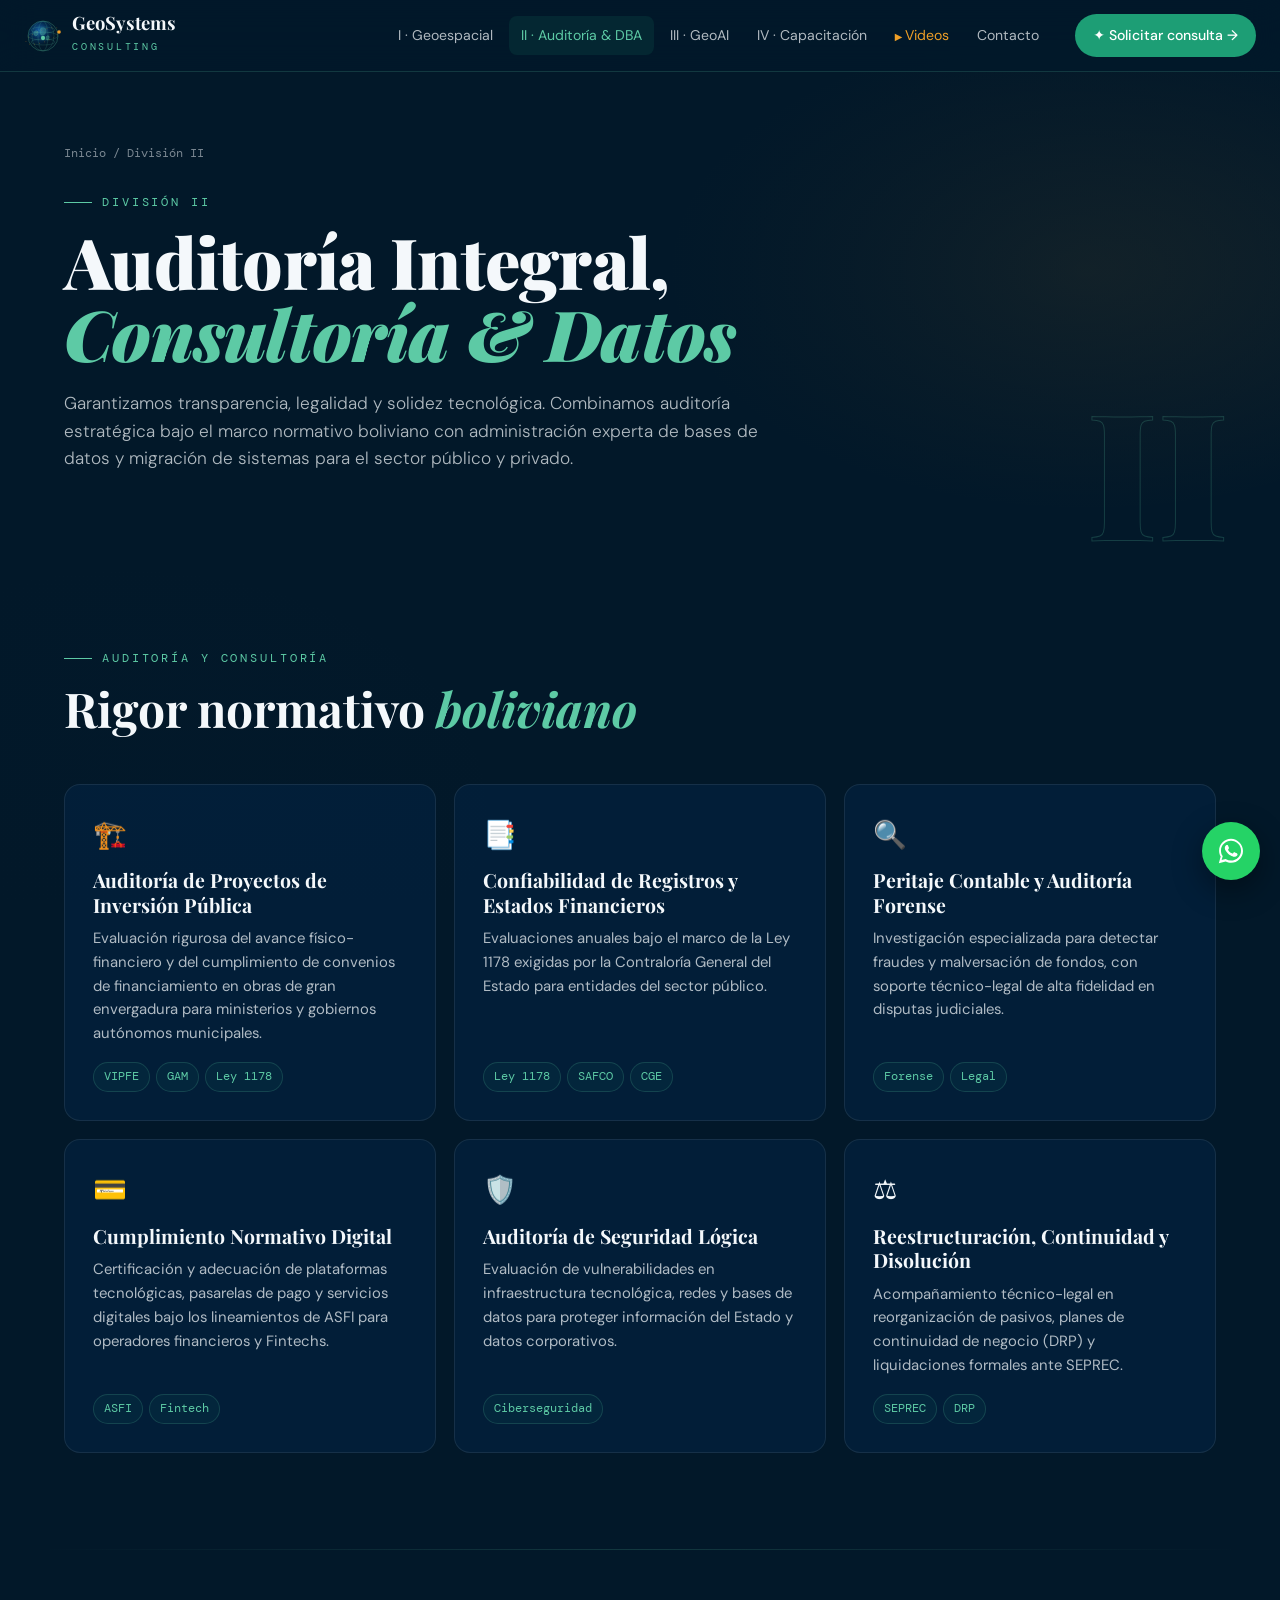
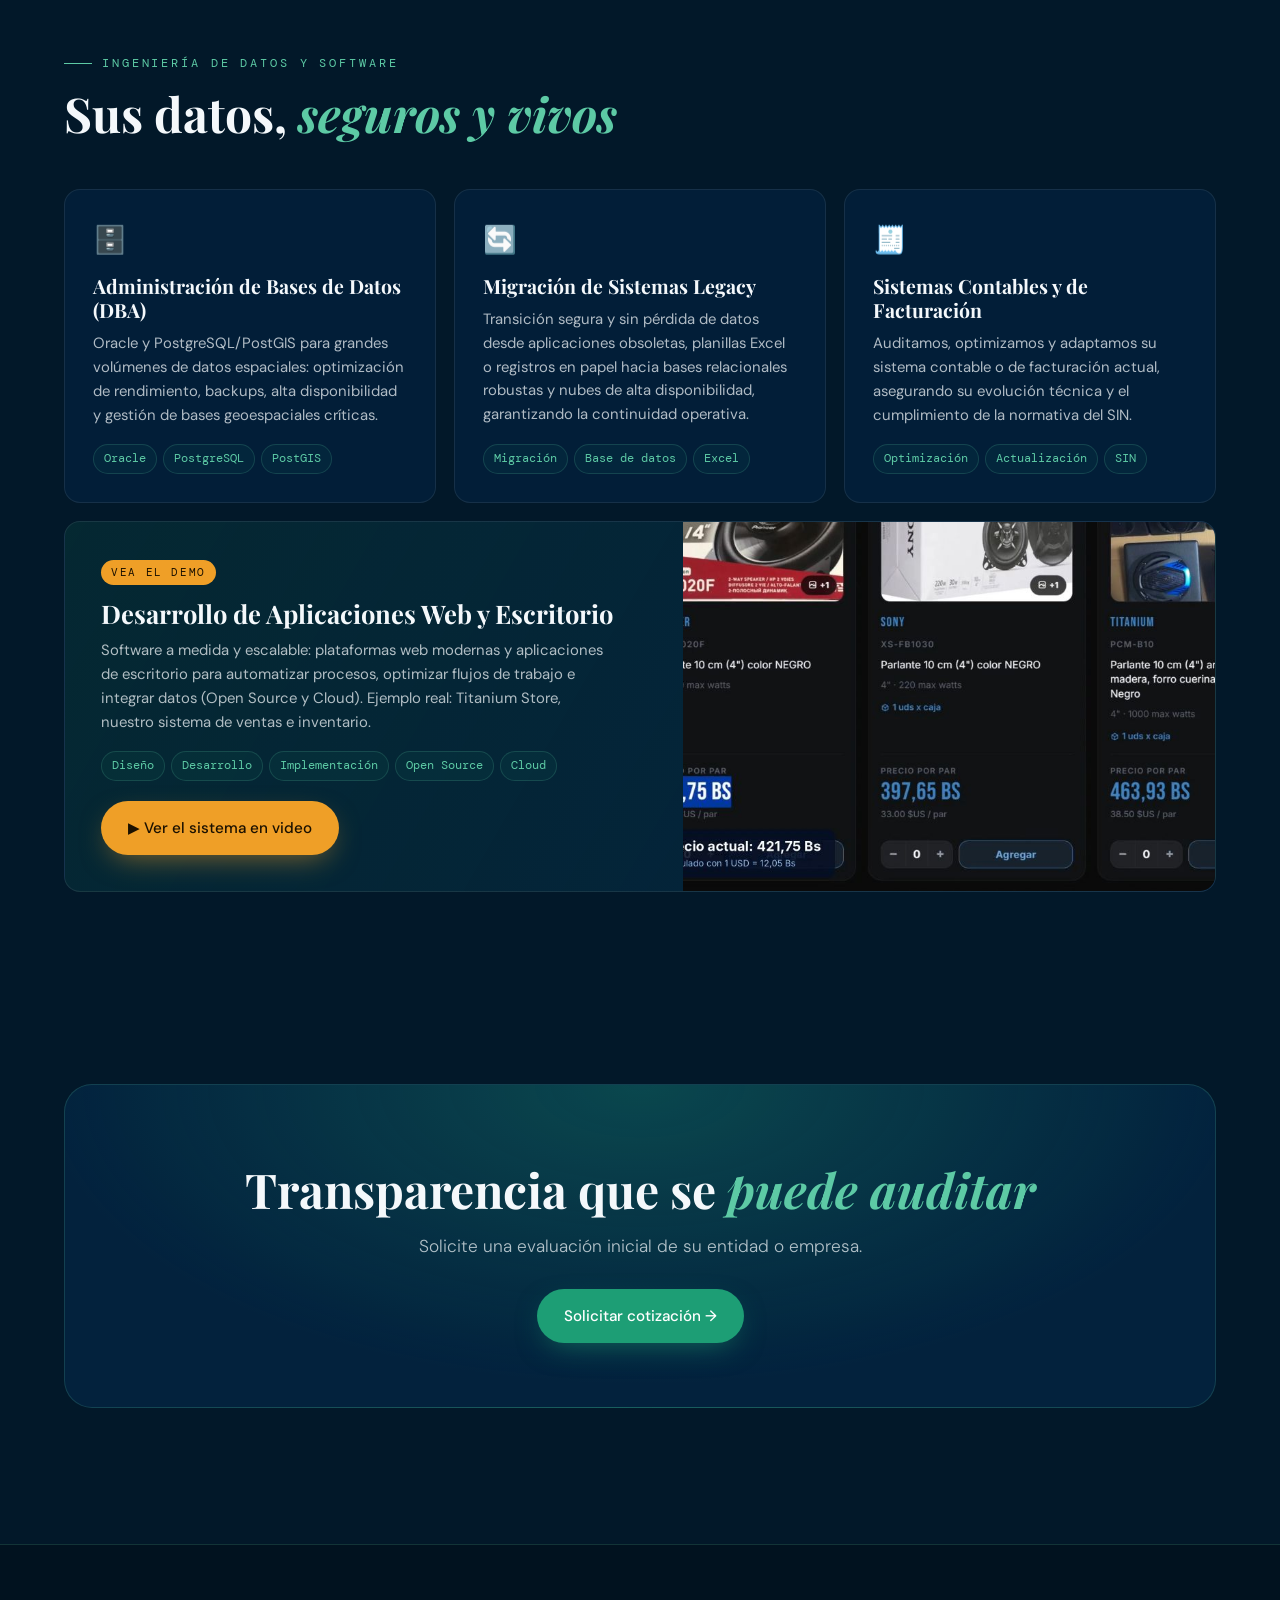
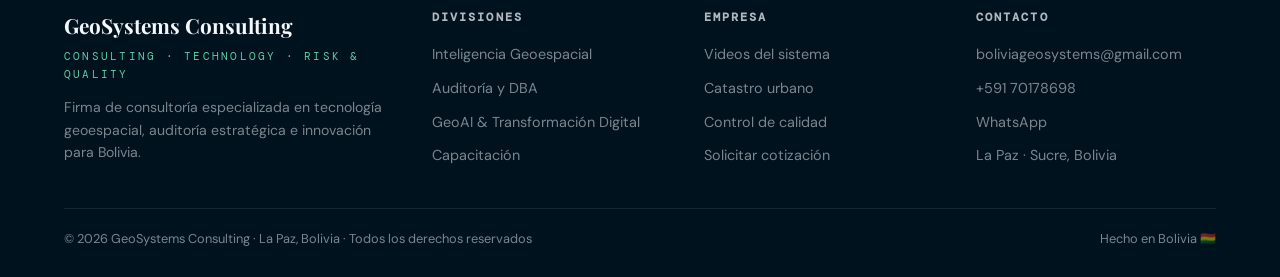
==== auditoria.html @ 37ab1aec "Portada: vuelven los puntos de ubicación que parpadean sobre el globo - "Monitoreo nacional" (verde)" ====
<!DOCTYPE html>
<html lang="es">
<head>
<meta charset="UTF-8">
<meta name="viewport" content="width=device-width, initial-scale=1.0">
<title>Auditoría Integral, Consultoría & Ingeniería de Datos | GeoSystems Consulting</title>
<meta name="description" content="Auditoría de inversión pública, Ley 1178, SAFCO, ASFI, peritaje forense, DBA Oracle/PostGIS, migración de sistemas y desarrollo de software en Bolivia.">
<link rel="preconnect" href="https://fonts.googleapis.com">
<link rel="preconnect" href="https://fonts.gstatic.com" crossorigin>
<link href="https://fonts.googleapis.com/css2?family=Playfair+Display:ital,wght@0,400;0,700;0,900;1,400;1,700&family=DM+Sans:wght@300;400;500;700&family=DM+Mono:wght@400;500&display=swap" rel="stylesheet">
<link rel="stylesheet" href="assets/css/styles.css?v=3">
</head>
<body data-page="audit">

<header class="page-hero">
  <div class="bg" style="background:radial-gradient(700px 400px at 85% 30%,rgba(239,159,39,.18),transparent 60%),radial-gradient(600px 400px at 10% 90%,rgba(24,95,165,.35),transparent 60%)"></div>
  <span class="num" aria-hidden="true">II</span>
  <div class="container">
    <div class="breadcrumb"><a href="index.html">Inicio</a> / División II</div>
    <span class="eyebrow">División II</span>
    <h1 class="h-display" style="font-size:clamp(2.4rem,5.5vw,4.4rem);margin:14px 0 20px">Auditoría Integral,<br><span class="accent">Consultoría & Datos</span></h1>
    <p class="lead">Garantizamos transparencia, legalidad y solidez tecnológica. Combinamos auditoría estratégica bajo el marco normativo boliviano con administración experta de bases de datos y migración de sistemas para el sector público y privado.</p>
  </div>
</header>

<section>
  <div class="container">
    <div class="section-head reveal">
      <span class="eyebrow">Auditoría y consultoría</span>
      <h2 class="h-section">Rigor normativo <span class="accent">boliviano</span></h2>
    </div>
    <div class="srv-grid">
      <article class="srv reveal"><div class="ico">🏗️</div><h3>Auditoría de Proyectos de Inversión Pública</h3><p>Evaluación rigurosa del avance físico-financiero y del cumplimiento de convenios de financiamiento en obras de gran envergadura para ministerios y gobiernos autónomos municipales.</p><div class="pills"><span class="pill">VIPFE</span><span class="pill">GAM</span><span class="pill">Ley 1178</span></div></article>
      <article class="srv reveal d1"><div class="ico">📑</div><h3>Confiabilidad de Registros y Estados Financieros</h3><p>Evaluaciones anuales bajo el marco de la Ley 1178 exigidas por la Contraloría General del Estado para entidades del sector público.</p><div class="pills"><span class="pill">Ley 1178</span><span class="pill">SAFCO</span><span class="pill">CGE</span></div></article>
      <article class="srv reveal d2"><div class="ico">🔍</div><h3>Peritaje Contable y Auditoría Forense</h3><p>Investigación especializada para detectar fraudes y malversación de fondos, con soporte técnico-legal de alta fidelidad en disputas judiciales.</p><div class="pills"><span class="pill">Forense</span><span class="pill">Legal</span></div></article>
      <article class="srv reveal"><div class="ico">💳</div><h3>Cumplimiento Normativo Digital</h3><p>Certificación y adecuación de plataformas tecnológicas, pasarelas de pago y servicios digitales bajo los lineamientos de ASFI para operadores financieros y Fintechs.</p><div class="pills"><span class="pill">ASFI</span><span class="pill">Fintech</span></div></article>
      <article class="srv reveal d1"><div class="ico">🛡️</div><h3>Auditoría de Seguridad Lógica</h3><p>Evaluación de vulnerabilidades en infraestructura tecnológica, redes y bases de datos para proteger información del Estado y datos corporativos.</p><div class="pills"><span class="pill">Ciberseguridad</span></div></article>
      <article class="srv reveal d2"><div class="ico">⚖️</div><h3>Reestructuración, Continuidad y Disolución</h3><p>Acompañamiento técnico-legal en reorganización de pasivos, planes de continuidad de negocio (DRP) y liquidaciones formales ante SEPREC.</p><div class="pills"><span class="pill">SEPREC</span><span class="pill">DRP</span></div></article>
    </div>
  </div>
</section>

<div class="divider"></div>

<section>
  <div class="container">
    <div class="section-head reveal">
      <span class="eyebrow">Ingeniería de datos y software</span>
      <h2 class="h-section">Sus datos, <span class="accent">seguros y vivos</span></h2>
    </div>
    <div class="srv-grid">
      <article class="srv reveal"><div class="ico">🗄️</div><h3>Administración de Bases de Datos (DBA)</h3><p>Oracle y PostgreSQL/PostGIS para grandes volúmenes de datos espaciales: optimización de rendimiento, backups, alta disponibilidad y gestión de bases geoespaciales críticas.</p><div class="pills"><span class="pill">Oracle</span><span class="pill">PostgreSQL</span><span class="pill">PostGIS</span></div></article>
      <article class="srv reveal d1"><div class="ico">🔄</div><h3>Migración de Sistemas Legacy</h3><p>Transición segura y sin pérdida de datos desde aplicaciones obsoletas, planillas Excel o registros en papel hacia bases relacionales robustas y nubes de alta disponibilidad, garantizando la continuidad operativa.</p><div class="pills"><span class="pill">Migración</span><span class="pill">Base de datos</span><span class="pill">Excel</span></div></article>
      <article class="srv reveal d2"><div class="ico">🧾</div><h3>Sistemas Contables y de Facturación</h3><p>Auditamos, optimizamos y adaptamos su sistema contable o de facturación actual, asegurando su evolución técnica y el cumplimiento de la normativa del SIN.</p><div class="pills"><span class="pill">Optimización</span><span class="pill">Actualización</span><span class="pill">SIN</span></div></article>
      <article class="srv featured reveal">
        <div class="body">
          <span class="tag-new">Vea el demo</span>
          <h3 style="font-size:1.6rem">Desarrollo de Aplicaciones Web y Escritorio</h3>
          <p>Software a medida y escalable: plataformas web modernas y aplicaciones de escritorio para automatizar procesos, optimizar flujos de trabajo e integrar datos (Open Source y Cloud). Ejemplo real: Titanium Store, nuestro sistema de ventas e inventario.</p>
          <div class="pills" style="margin-bottom:20px"><span class="pill">Diseño</span><span class="pill">Desarrollo</span><span class="pill">Implementación</span><span class="pill">Open Source</span><span class="pill">Cloud</span></div>
          <a href="sistema-inventario.html" class="btn btn-amber">▶ Ver el sistema en video</a>
        </div>
        <a class="media" href="sistema-inventario.html" aria-label="Ver videos de Titanium Store"><img src="assets/img/videos/demo-h.jpg" alt="Captura del sistema Titanium Store" loading="lazy"></a>
      </article>
    </div>
  </div>
</section>

<section>
  <div class="container">
    <div class="cta-band reveal">
      <h2 class="h-section">Transparencia que se <span class="accent">puede auditar</span></h2>
      <p class="lead">Solicite una evaluación inicial de su entidad o empresa.</p>
      <div class="actions"><a href="contacto.html" class="btn btn-primary">Solicitar cotización →</a></div>
    </div>
  </div>
</section>

<script src="assets/js/main.js?v=2"></script>
</body>
</html>
---- assets/css/styles.css ----
/* =========================================================
   GeoSystems Consulting — estilos compartidos (multipágina)
   ========================================================= */
:root{
  --navy:#021829; --navy-2:#042C53; --navy-3:#0a3a66; --panel:#06223b;
  --teal:#1D9E75; --teal-light:#5DCAA5; --amber:#EF9F27; --blue:#185FA5;
  --white:#F4F8FB; --white-dim:rgba(244,248,251,.72); --muted:rgba(244,248,251,.5);
  --border:rgba(93,202,165,.18); --border-2:rgba(244,248,251,.08);
  --serif:"Playfair Display",Georgia,serif; --sans:"DM Sans",system-ui,sans-serif; --mono:"DM Mono",ui-monospace,monospace;
  --radius:16px; --max:1200px; --nav-h:72px;
}
*,*::before,*::after{box-sizing:border-box;margin:0;padding:0}
html{scroll-behavior:smooth;scroll-padding-top:calc(var(--nav-h) + 16px)}
body{font-family:var(--sans);background:var(--navy);color:var(--white);line-height:1.6;overflow-x:hidden;-webkit-font-smoothing:antialiased}
img,video{max-width:100%;display:block}
a{color:inherit;text-decoration:none}
button{font:inherit;cursor:pointer}
.container{max-width:var(--max);margin:0 auto;padding:0 24px}
@media (max-width:600px){.container{padding:0 16px}}

/* ---------- NAV ---------- */
#navbar{position:fixed;inset:0 0 auto 0;height:var(--nav-h);z-index:100;display:flex;align-items:center;transition:background .3s,border-color .3s;border-bottom:1px solid transparent}
#navbar.scrolled,#navbar.solid{background:rgba(2,24,41,.88);backdrop-filter:blur(18px);-webkit-backdrop-filter:blur(18px);border-bottom-color:var(--border)}
.nav-inner{width:100%;max-width:1320px;margin:0 auto;padding:0 24px;display:flex;align-items:center;gap:24px}
.nav-logo{display:flex;align-items:center;gap:10px;flex-shrink:0}
.nav-logo svg{width:38px;height:38px}
.nav-logo-name{font-family:var(--serif);font-weight:700;font-size:1.15rem;display:block;line-height:1}
.nav-logo-sub{font-family:var(--mono);font-size:.62rem;letter-spacing:.28em;text-transform:uppercase;color:var(--teal-light)}
.nav-links{display:flex;list-style:none;gap:4px;margin-left:auto}
.nav-links a{display:block;padding:8px 12px;border-radius:8px;font-size:.88rem;color:var(--white-dim);transition:color .2s,background .2s}
.nav-links a:hover{color:var(--white);background:rgba(244,248,251,.06)}
.nav-links a.active{color:var(--teal-light);background:rgba(29,158,117,.12)}
.nav-links a.nav-video{color:var(--amber)}
.nav-links a.nav-video::before{content:"▶ ";font-size:.7em}
.nav-cta{display:inline-flex;align-items:center;gap:6px;padding:10px 18px;border-radius:999px;background:var(--teal);color:#fff;font-weight:500;font-size:.88rem;white-space:nowrap;transition:background .2s,transform .2s}
.nav-cta:hover{background:#18865f;transform:translateY(-1px)}
.nav-toggle{display:none;margin-left:auto;background:none;border:1px solid var(--border);color:var(--white);width:42px;height:42px;border-radius:10px;font-size:1.2rem}
@media (max-width:1080px){
  .nav-toggle{display:block}
  .nav-inner>.nav-cta{display:none}
  .nav-links{position:absolute;top:var(--nav-h);left:0;right:0;flex-direction:column;gap:2px;padding:12px 16px 20px;background:rgba(2,24,41,.97);backdrop-filter:blur(18px);border-bottom:1px solid var(--border);display:none}
  .nav-links.open{display:flex}
  .nav-links a{padding:12px 14px;font-size:1rem}
  #navbar{background:rgba(2,24,41,.92)}
}

/* ---------- BOTONES / ETIQUETAS ---------- */
.btn{display:inline-flex;align-items:center;justify-content:center;gap:8px;padding:14px 26px;border-radius:999px;font-weight:500;font-size:.95rem;border:1px solid transparent;transition:transform .2s,background .2s,border-color .2s,box-shadow .2s}
.btn:hover{transform:translateY(-2px)}
.btn-primary{background:var(--teal);color:#fff;box-shadow:0 10px 30px -10px rgba(29,158,117,.6)}
.btn-primary:hover{background:#18865f}
.btn-ghost{border-color:rgba(244,248,251,.25);color:var(--white)}
.btn-ghost:hover{border-color:var(--teal-light);color:var(--teal-light)}
.btn-amber{background:var(--amber);color:#1b1100;box-shadow:0 10px 30px -10px rgba(239,159,39,.6)}
.btn-amber:hover{background:#f5b04a}
.eyebrow{font-family:var(--mono);font-size:.75rem;letter-spacing:.24em;text-transform:uppercase;color:var(--teal-light);display:inline-flex;align-items:center;gap:10px}
.eyebrow::before{content:"";width:28px;height:1px;background:currentColor}
.h-display{font-family:var(--serif);font-weight:900;line-height:1.02;letter-spacing:-.01em;font-size:clamp(2.6rem,6vw,5rem)}
.h-section{font-family:var(--serif);font-weight:700;line-height:1.12;font-size:clamp(2rem,4vw,3rem);margin:14px 0 16px}
.accent{color:var(--teal-light);font-style:italic}
.accent-amber{color:var(--amber);font-style:italic}
.lead{font-size:1.08rem;color:var(--white-dim);font-weight:300;max-width:62ch}
.pill{display:inline-block;font-family:var(--mono);font-size:.72rem;padding:5px 10px;border-radius:999px;border:1px solid var(--border);color:var(--teal-light);background:rgba(29,158,117,.07)}
.pills{display:flex;flex-wrap:wrap;gap:6px}

/* ---------- SECCIONES ---------- */
section{padding:96px 0;position:relative}
@media (max-width:700px){section{padding:64px 0}}
.section-head{margin-bottom:48px}
.section-alt{background:linear-gradient(180deg,rgba(4,44,83,.35),rgba(2,24,41,0))}
.divider{height:1px;background:linear-gradient(90deg,transparent,var(--border),transparent);max-width:var(--max);margin:0 auto}

/* ---------- HERO HOME ---------- */
.hero{min-height:100vh;display:flex;align-items:center;padding:calc(var(--nav-h) + 40px) 0 60px;overflow:hidden}
.hero-bg{position:absolute;inset:0;z-index:-1;background:
  radial-gradient(800px 500px at 80% 30%,rgba(24,95,165,.35),transparent 60%),
  radial-gradient(600px 400px at 10% 80%,rgba(29,158,117,.18),transparent 60%),var(--navy)}
.hero-bg::after{content:"";position:absolute;inset:0;background-image:linear-gradient(rgba(255,255,255,.035) 1px,transparent 1px),linear-gradient(90deg,rgba(255,255,255,.035) 1px,transparent 1px);background-size:64px 64px;mask-image:radial-gradient(ellipse at center,#000 30%,transparent 75%)}
.hero-grid{display:grid;grid-template-columns:1.1fr .9fr;gap:56px;align-items:center}
.hero-tag{font-family:var(--mono);font-size:.8rem;letter-spacing:.3em;text-transform:uppercase;color:var(--teal-light);margin:18px 0 22px}
.hero-actions{display:flex;flex-wrap:wrap;gap:12px;margin:32px 0 44px}
.stats{display:flex;gap:40px;flex-wrap:wrap}
.stat-num{font-family:var(--serif);font-size:2.4rem;font-weight:700;line-height:1}
.stat-num span{color:var(--teal-light)}
.stat-label{font-size:.8rem;color:var(--muted);margin-top:6px}
.hero-visual{position:relative}
.hero-visual .globe{position:relative;animation:float 8s ease-in-out infinite}
.hero-visual img{border-radius:24px;box-shadow:0 40px 80px -30px rgba(0,0,0,.7),0 0 0 1px var(--border)}
@keyframes float{50%{transform:translateY(-12px)}}
/* Puntos de ubicación que parpadean sobre el globo */
.ping{--c:#5DCAA5;position:absolute;width:10px;height:10px;transform:translate(-50%,-50%);pointer-events:none}
.ping-amber{--c:#EF9F27}
.ping i{position:absolute;inset:0;border-radius:50%;background:var(--c);box-shadow:0 0 10px var(--c),0 0 22px var(--c);animation:pingBlink 2.4s ease-in-out infinite}
.ping::before,.ping::after{content:"";position:absolute;inset:0;border-radius:50%;border:2px solid var(--c);animation:pingRing 2.4s ease-out infinite}
.ping::after{animation-delay:1.2s}
.ping-amber i,.ping-amber::before{animation-delay:.8s}
.ping-amber::after{animation-delay:2s}
.ping b{position:absolute;top:50%;left:calc(100% + 10px);transform:translateY(-50%);white-space:nowrap;font:500 .68rem/1 var(--mono);letter-spacing:.08em;text-transform:uppercase;color:var(--c);padding:5px 9px;border-radius:999px;background:rgba(2,24,41,.78);border:1px solid color-mix(in srgb,var(--c) 45%,transparent);backdrop-filter:blur(6px)}
.ping-left b{left:auto;right:calc(100% + 10px)}
@keyframes pingBlink{0%,100%{transform:scale(1);opacity:1}50%{transform:scale(1.5);opacity:.45}}
@keyframes pingRing{0%{transform:scale(1);opacity:.9}100%{transform:scale(4.5);opacity:0}}
@media (max-width:480px){.ping b{font-size:.58rem;padding:4px 7px}}
@media (max-width:900px){.hero-grid{grid-template-columns:1fr}.hero-visual{max-width:420px;margin:0 auto}.hero{min-height:auto}}

/* ---------- HERO INTERNO (páginas de división) ---------- */
.page-hero{padding:calc(var(--nav-h) + 72px) 0 72px;overflow:hidden;isolation:isolate}
.page-hero .bg{position:absolute;inset:0;z-index:-1;background-size:cover;background-position:center}
.page-hero .bg::after{content:"";position:absolute;inset:0;background:linear-gradient(90deg,rgba(2,24,41,.97) 0%,rgba(2,24,41,.85) 45%,rgba(2,24,41,.55) 100%),linear-gradient(0deg,var(--navy),transparent 40%)}
.page-hero .num{font-family:var(--serif);font-size:clamp(5rem,14vw,11rem);font-weight:900;position:absolute;right:4%;top:50%;transform:translateY(-40%);color:transparent;-webkit-text-stroke:1px rgba(93,202,165,.22);z-index:-1;line-height:1}
.breadcrumb{font-family:var(--mono);font-size:.75rem;color:var(--muted);margin-bottom:22px}
.breadcrumb a:hover{color:var(--teal-light)}

/* ---------- TARJETAS DE DIVISIÓN (home) ---------- */
.div-grid{display:grid;grid-template-columns:repeat(4,1fr);gap:18px}
@media (max-width:1000px){.div-grid{grid-template-columns:repeat(2,1fr)}}
@media (max-width:560px){.div-grid{grid-template-columns:1fr}}
.div-card{position:relative;display:flex;flex-direction:column;padding:28px 24px;border-radius:var(--radius);background:linear-gradient(160deg,rgba(4,44,83,.65),rgba(2,24,41,.6));border:1px solid var(--border-2);transition:transform .3s,border-color .3s,box-shadow .3s;overflow:hidden;min-height:300px}
.div-card:hover{transform:translateY(-6px);border-color:var(--border);box-shadow:0 30px 60px -30px rgba(29,158,117,.45)}
.div-card .roman{font-family:var(--mono);font-size:.72rem;letter-spacing:.2em;color:var(--teal-light);text-transform:uppercase}
.div-card h3{font-family:var(--serif);font-size:1.45rem;line-height:1.2;margin:12px 0 12px}
.div-card p{font-size:.9rem;color:var(--white-dim);flex:1}
.div-card .go{margin-top:20px;font-size:.88rem;color:var(--teal-light);display:flex;align-items:center;gap:6px}
.div-card .go::after{content:"→";transition:transform .2s}
.div-card:hover .go::after{transform:translateX(5px)}
.div-card .ico{font-size:1.8rem;margin-bottom:14px}

/* ---------- SERVICIOS ---------- */
.srv-grid{display:grid;grid-template-columns:repeat(auto-fill,minmax(320px,1fr));gap:18px}
@media (max-width:400px){.srv-grid{grid-template-columns:1fr}}
.srv{padding:28px;border-radius:var(--radius);background:rgba(4,44,83,.38);border:1px solid var(--border-2);transition:border-color .3s,transform .3s,background .3s;display:flex;flex-direction:column}
.srv:hover{border-color:var(--border);transform:translateY(-4px);background:rgba(4,44,83,.55)}
.srv .ico{font-size:1.7rem;margin-bottom:12px}
.srv h3{font-family:var(--serif);font-size:1.22rem;line-height:1.25;margin-bottom:10px}
.srv p{color:var(--white-dim);font-size:.93rem;margin-bottom:16px;flex:1}
.srv.featured{grid-column:1/-1;display:grid;grid-template-columns:1.1fr 1fr;gap:32px;padding:0;overflow:hidden;background:linear-gradient(120deg,rgba(29,158,117,.12),rgba(4,44,83,.5))}
.srv.featured .body{padding:36px}
.srv.featured .media{position:relative;min-height:280px}
.srv.featured .media img{position:absolute;inset:0;width:100%;height:100%;object-fit:cover}
@media (max-width:800px){.srv.featured{grid-template-columns:1fr}.srv.featured .body{padding:26px}}
.tag-new{display:inline-block;font-family:var(--mono);font-size:.68rem;letter-spacing:.15em;text-transform:uppercase;padding:4px 10px;border-radius:999px;background:var(--amber);color:#1b1100;margin-bottom:12px}

/* ---------- PROCESO CATASTRO ---------- */
.steps{display:grid;grid-template-columns:repeat(5,1fr);gap:14px;counter-reset:s}
@media (max-width:1000px){.steps{grid-template-columns:repeat(2,1fr)}}
@media (max-width:520px){.steps{grid-template-columns:1fr}}
.step{padding:22px;border-radius:14px;background:rgba(4,44,83,.45);border:1px solid var(--border-2);position:relative}
.step::before{counter-increment:s;content:counter(s);display:grid;place-items:center;width:34px;height:34px;border-radius:50%;background:var(--teal);font-weight:700;margin-bottom:12px}
.step h4{font-size:1rem;margin-bottom:8px}
.step ul{list-style:none;font-size:.85rem;color:var(--white-dim)}
.step li{padding:3px 0 3px 14px;position:relative}
.step li::before{content:"";position:absolute;left:0;top:11px;width:5px;height:5px;border-radius:50%;background:var(--teal-light)}
.price-card{display:grid;grid-template-columns:auto 1fr auto;gap:28px;align-items:center;padding:32px;border-radius:20px;background:linear-gradient(120deg,rgba(239,159,39,.12),rgba(4,44,83,.6));border:1px solid rgba(239,159,39,.3);margin-top:28px}
.price-card .big{font-family:var(--serif);font-size:3rem;font-weight:900;color:var(--amber);line-height:1}
.price-card small{display:block;color:var(--white-dim);font-size:.82rem}
@media (max-width:760px){.price-card{grid-template-columns:1fr;text-align:left}}

/* ---------- FIGURAS / GALERÍA ---------- */
.figure{border-radius:20px;overflow:hidden;border:1px solid var(--border);position:relative;cursor:zoom-in;background:#000}
.figure img{width:100%;height:auto;transition:transform .6s}
.figure:hover img{transform:scale(1.02)}
.figure figcaption{position:absolute;left:0;right:0;bottom:0;padding:14px 18px;font-size:.82rem;background:linear-gradient(0deg,rgba(2,24,41,.9),transparent);color:var(--white-dim)}
.two-col{display:grid;grid-template-columns:1fr 1fr;gap:48px;align-items:center}
@media (max-width:900px){.two-col{grid-template-columns:1fr;gap:32px}}
.check-list{list-style:none;display:grid;gap:12px;margin-top:22px}
.check-list li{display:flex;gap:12px;color:var(--white-dim)}
.check-list li::before{content:"✓";flex-shrink:0;width:24px;height:24px;border-radius:50%;display:grid;place-items:center;background:rgba(29,158,117,.18);color:var(--teal-light);font-size:.8rem;font-weight:700}

/* ---------- PROYECTOS ---------- */
.proj-grid{display:grid;grid-template-columns:repeat(3,1fr);gap:18px}
@media (max-width:900px){.proj-grid{grid-template-columns:1fr}}
.proj{border-radius:var(--radius);overflow:hidden;background:rgba(4,44,83,.4);border:1px solid var(--border-2);display:flex;flex-direction:column}
.proj .thumb{aspect-ratio:16/9;background:linear-gradient(135deg,var(--navy-3),var(--navy));display:grid;place-items:center;font-size:3rem;overflow:hidden}
.proj .thumb img{width:100%;height:100%;object-fit:cover}
.proj .body{padding:22px}
.proj .tag{font-family:var(--mono);font-size:.7rem;letter-spacing:.15em;text-transform:uppercase;color:var(--amber)}
.proj h3{font-family:var(--serif);font-size:1.15rem;margin:8px 0 10px;line-height:1.3}
.proj p{font-size:.88rem;color:var(--white-dim);margin-bottom:14px}

/* ---------- BANDA PROMO VIDEOS (home) ---------- */
.video-promo{border-radius:28px;overflow:hidden;position:relative;display:grid;grid-template-columns:1fr 1.1fr;background:linear-gradient(120deg,#05345f,#021829 70%);border:1px solid var(--border)}
.video-promo .txt{padding:56px 48px;position:relative;z-index:1}
.video-promo .screen{position:relative;min-height:340px;display:grid;place-items:center;overflow:hidden}
.video-promo .screen video,.video-promo .screen img{position:absolute;inset:0;width:100%;height:100%;object-fit:cover;opacity:.8}
.video-promo .screen::after{content:"";position:absolute;inset:0;background:linear-gradient(90deg,#03284a 0%,transparent 40%)}
@media (max-width:860px){.video-promo{grid-template-columns:1fr}.video-promo .txt{padding:36px 24px}.video-promo .screen::after{background:linear-gradient(0deg,#03284a 0%,transparent 40%)}}
.play-btn{position:relative;z-index:2;width:92px;height:92px;border-radius:50%;background:var(--amber);display:grid;place-items:center;box-shadow:0 0 0 0 rgba(239,159,39,.6);animation:pulse 2.2s infinite;border:none;color:#1b1100}
.play-btn svg{width:34px;height:34px;margin-left:5px}
@keyframes pulse{0%{box-shadow:0 0 0 0 rgba(239,159,39,.55)}70%{box-shadow:0 0 0 26px rgba(239,159,39,0)}100%{box-shadow:0 0 0 0 rgba(239,159,39,0)}}
.live-dot{display:inline-flex;align-items:center;gap:8px;font-family:var(--mono);font-size:.72rem;letter-spacing:.18em;text-transform:uppercase;color:var(--amber)}
.live-dot::before{content:"";width:8px;height:8px;border-radius:50%;background:var(--amber);animation:blink 1.4s infinite}
@keyframes blink{50%{opacity:.2}}

/* ---------- PÁGINA DE VIDEOS ---------- */
.vplayer-wrap{display:grid;grid-template-columns:1fr 360px;gap:24px;align-items:start}
@media (max-width:1000px){.vplayer-wrap{grid-template-columns:1fr}}
.vplayer{border-radius:20px;overflow:hidden;background:#000;border:1px solid var(--border);box-shadow:0 40px 90px -40px rgba(29,158,117,.5);position:relative;aspect-ratio:16/9}
.vplayer video{width:100%;height:100%;object-fit:contain;background:#000}
.vplayer .empty{position:absolute;inset:0;display:grid;place-items:center;text-align:center;padding:24px;color:var(--muted);font-family:var(--mono);font-size:.85rem;background:radial-gradient(circle at center,#06325c,#010e19)}
.vplayer .empty[hidden]{display:none}
.vinfo{margin-top:20px}
.vinfo h2{font-family:var(--serif);font-size:clamp(1.5rem,3vw,2rem);line-height:1.2;margin:6px 0 10px}
.vinfo p{color:var(--white-dim)}
.vlist{display:flex;flex-direction:column;gap:10px;max-height:calc(100vh - var(--nav-h) - 60px);overflow:auto;position:sticky;top:calc(var(--nav-h) + 20px);padding-right:4px}
.vlist::-webkit-scrollbar{width:6px}.vlist::-webkit-scrollbar-thumb{background:var(--border);border-radius:3px}
@media (max-width:1000px){.vlist{position:static;max-height:none}}
.vitem{display:grid;grid-template-columns:132px 1fr;gap:12px;padding:10px;border-radius:14px;background:rgba(4,44,83,.38);border:1px solid var(--border-2);text-align:left;color:var(--white);transition:border-color .2s,background .2s}
.vitem:hover{border-color:var(--border);background:rgba(4,44,83,.6)}
.vitem.active{border-color:var(--teal);background:rgba(29,158,117,.14)}
.vthumb{aspect-ratio:16/9;border-radius:9px;overflow:hidden;position:relative;background:linear-gradient(135deg,var(--navy-3),var(--navy))}
.vthumb video,.vthumb img{width:100%;height:100%;object-fit:cover}
.vthumb .n{position:absolute;left:6px;top:6px;font-family:var(--mono);font-size:.65rem;background:rgba(2,24,41,.85);padding:2px 6px;border-radius:5px}
.vthumb .d{position:absolute;right:6px;bottom:6px;font-family:var(--mono);font-size:.65rem;background:rgba(2,24,41,.85);padding:2px 6px;border-radius:5px}
.vitem.active .vthumb::after{content:"▶ Reproduciendo";position:absolute;inset:0;display:grid;place-items:center;background:rgba(29,158,117,.55);font-size:.7rem;font-family:var(--mono)}
.vitem h4{font-size:.9rem;line-height:1.3;margin-bottom:4px}
.vitem span{font-size:.75rem;color:var(--muted)}
.vitem .vdesc{display:-webkit-box;-webkit-line-clamp:3;-webkit-box-orient:vertical;overflow:hidden}
/* Versión vertical (celular) */
.vplayer.is-vertical{aspect-ratio:9/16;width:min(100%,calc(78svh * 9 / 16));margin:0 auto}
.vlist.is-vertical .vitem{grid-template-columns:76px 1fr;align-items:center}
.vlist.is-vertical .vthumb{aspect-ratio:9/16}
.vlist.is-vertical .vitem.active .vthumb::after{content:"▶";font-size:1.1rem}
.vthumb img{transition:transform .4s}
.vitem:hover .vthumb img{transform:scale(1.05)}
.brand-chip{display:inline-flex;align-items:center;gap:8px;padding:6px 14px;border-radius:999px;border:1px solid rgba(239,159,39,.35);background:rgba(239,159,39,.08);font-family:var(--mono);font-size:.75rem;letter-spacing:.14em;text-transform:uppercase;color:var(--amber)}
.feat-grid{display:grid;grid-template-columns:repeat(4,1fr);gap:16px}
@media (max-width:900px){.feat-grid{grid-template-columns:repeat(2,1fr)}}
@media (max-width:480px){.feat-grid{grid-template-columns:1fr}}
.feat{padding:24px;border-radius:14px;background:rgba(4,44,83,.38);border:1px solid var(--border-2)}
.feat .ico{font-size:1.6rem;margin-bottom:10px}
.feat h4{margin-bottom:6px}
.feat p{font-size:.86rem;color:var(--white-dim)}

/* ---------- STACK / CALIDAD / CAPACITACIÓN ---------- */
.stack-grid{display:grid;grid-template-columns:repeat(3,1fr);gap:18px}
@media (max-width:860px){.stack-grid{grid-template-columns:1fr}}
.stack{padding:26px;border-radius:var(--radius);border:1px solid var(--border-2);background:rgba(4,44,83,.35)}
.stack h4{font-family:var(--mono);font-size:.75rem;letter-spacing:.18em;color:var(--teal-light);margin-bottom:14px}
.stack ul{list-style:none;display:grid;gap:8px}
.stack li{padding:10px 14px;border-radius:10px;background:rgba(2,24,41,.6);font-size:.9rem}
.callout{padding:36px;border-radius:20px;background:linear-gradient(120deg,rgba(29,158,117,.16),rgba(24,95,165,.12));border:1px solid var(--border);margin-top:40px}
.callout h3{font-family:var(--serif);font-size:1.5rem;margin-bottom:10px}
.callout p{color:var(--white-dim)}
.q-grid{display:grid;grid-template-columns:repeat(4,1fr);gap:16px}
@media (max-width:900px){.q-grid{grid-template-columns:repeat(2,1fr)}}
@media (max-width:480px){.q-grid{grid-template-columns:1fr}}
.mode{display:flex;gap:16px;padding:18px;border-radius:14px;background:rgba(4,44,83,.38);border:1px solid var(--border-2)}
.mode .ico{font-size:1.6rem}
.mode h4{font-size:1rem}
.mode p{font-size:.84rem;color:var(--muted)}
.modes{display:grid;gap:12px}

/* ---------- CTA ---------- */
.cta-band{text-align:center;padding:64px 32px;border-radius:28px;background:radial-gradient(600px 300px at 50% 0%,rgba(29,158,117,.3),transparent),rgba(4,44,83,.5);border:1px solid var(--border)}
.cta-band .lead{margin:12px auto 28px}
.cta-band .actions{display:flex;flex-wrap:wrap;gap:12px;justify-content:center}

/* ---------- CONTACTO ---------- */
.contact-grid{display:grid;grid-template-columns:.9fr 1.1fr;gap:56px}
@media (max-width:900px){.contact-grid{grid-template-columns:1fr}}
.c-items{display:grid;gap:14px;margin-top:28px}
.c-item{display:flex;gap:14px;align-items:flex-start;padding:16px;border-radius:14px;background:rgba(4,44,83,.38);border:1px solid var(--border-2)}
.c-item .ico{font-size:1.3rem}
.c-item .lbl{font-family:var(--mono);font-size:.7rem;letter-spacing:.18em;text-transform:uppercase;color:var(--teal-light)}
.form-card{padding:36px;border-radius:22px;background:rgba(4,44,83,.5);border:1px solid var(--border)}
@media (max-width:500px){.form-card{padding:22px}}
.form-row{display:grid;grid-template-columns:1fr 1fr;gap:14px}
@media (max-width:560px){.form-row{grid-template-columns:1fr}}
.form-group{display:flex;flex-direction:column;gap:6px;margin-bottom:16px}
.form-group label{font-family:var(--mono);font-size:.72rem;letter-spacing:.14em;text-transform:uppercase;color:var(--white-dim)}
.form-group input,.form-group select,.form-group textarea{font:inherit;color:var(--white);background:rgba(2,24,41,.7);border:1px solid var(--border-2);border-radius:10px;padding:12px 14px;transition:border-color .2s}
.form-group textarea{min-height:130px;resize:vertical}
.form-group select option{background:var(--navy)}
.form-group input:focus,.form-group select:focus,.form-group textarea:focus{outline:none;border-color:var(--teal)}

/* ---------- FOOTER ---------- */
footer{border-top:1px solid var(--border);padding:64px 0 28px;margin-top:40px;background:rgba(1,14,25,.6)}
.f-grid{display:grid;grid-template-columns:1.4fr 1fr 1fr 1fr;gap:32px}
@media (max-width:860px){.f-grid{grid-template-columns:1fr 1fr}}
@media (max-width:480px){.f-grid{grid-template-columns:1fr}}
.f-brand{font-family:var(--serif);font-size:1.3rem;font-weight:700}
.f-tag{font-family:var(--mono);font-size:.7rem;letter-spacing:.2em;color:var(--teal-light);text-transform:uppercase;margin:6px 0 12px}
footer p{color:var(--muted);font-size:.88rem}
footer h5{font-family:var(--mono);font-size:.72rem;letter-spacing:.18em;text-transform:uppercase;color:var(--white-dim);margin-bottom:14px}
footer ul{list-style:none;display:grid;gap:8px}
footer ul a{color:var(--muted);font-size:.9rem}
footer ul a:hover{color:var(--teal-light)}
.f-bottom{border-top:1px solid var(--border-2);margin-top:40px;padding-top:20px;display:flex;flex-wrap:wrap;justify-content:space-between;gap:10px;font-size:.8rem;color:var(--muted)}

/* ---------- WHATSAPP ---------- */
.wa{position:fixed;right:20px;bottom:20px;z-index:90;width:58px;height:58px;border-radius:50%;background:#25D366;display:grid;place-items:center;box-shadow:0 10px 30px rgba(0,0,0,.4);transition:transform .2s}
.wa:hover{transform:scale(1.08)}
.wa svg{width:30px;height:30px;fill:#fff}

/* ---------- LIGHTBOX ---------- */
.lightbox{position:fixed;inset:0;z-index:200;background:rgba(1,10,18,.94);display:none;align-items:center;justify-content:center;padding:24px;cursor:zoom-out}
.lightbox.open{display:flex}
.lightbox img{max-height:92vh;width:auto;border-radius:12px}
.lightbox .x{position:absolute;top:16px;right:20px;font-size:2rem;color:#fff;background:none;border:none}

/* ---------- REVEAL ---------- */
.reveal{opacity:0;transform:translateY(24px);transition:opacity .8s ease,transform .8s ease}
.reveal.visible{opacity:1;transform:none}
.d1{transition-delay:.1s}.d2{transition-delay:.2s}.d3{transition-delay:.3s}
@media (prefers-reduced-motion:reduce){.reveal{opacity:1;transform:none;transition:none}.hero-visual .globe,.play-btn,.live-dot::before,.ping i,.ping::before,.ping::after{animation:none}html{scroll-behavior:auto}}
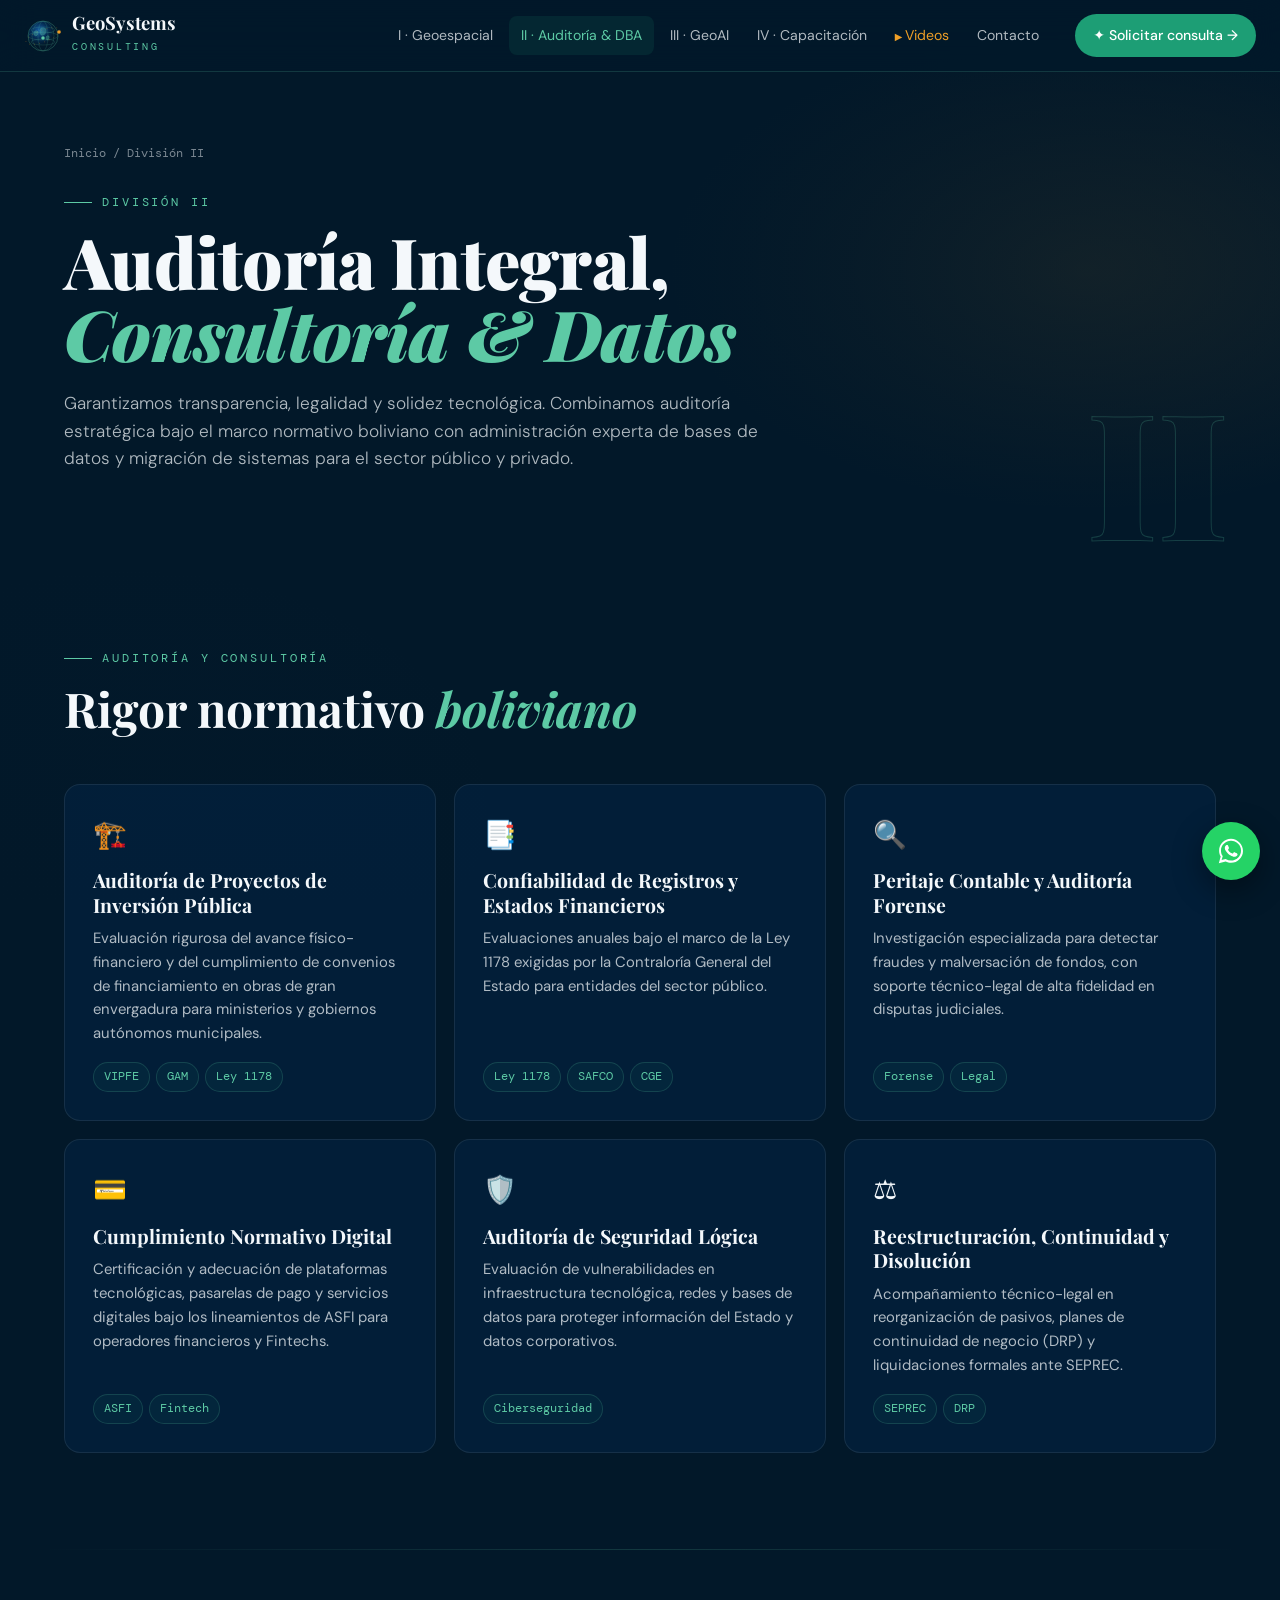
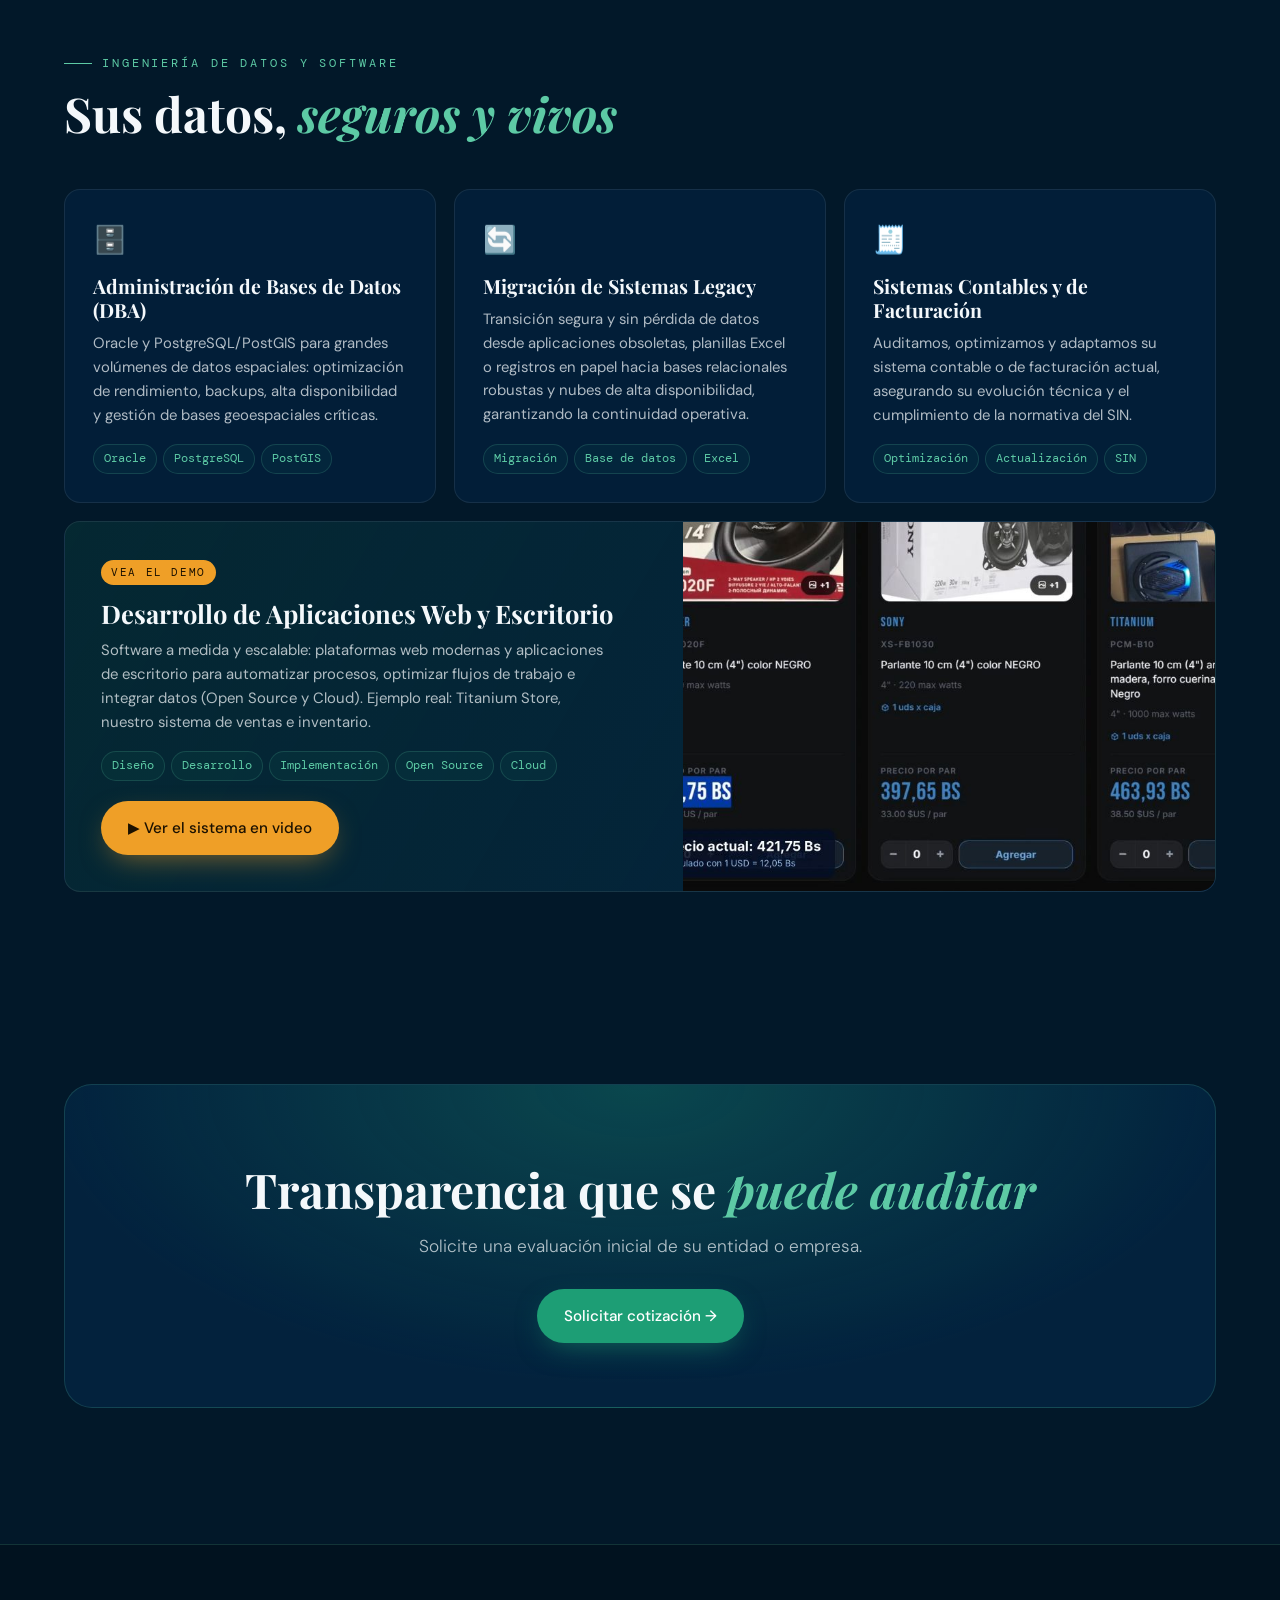
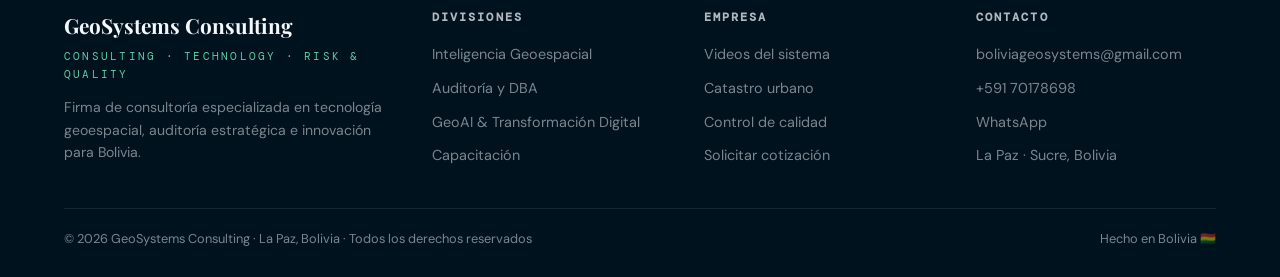
==== commit 91083460: "Proyectos destacados: animación al pasar el mouse como en las divisiones - Las tarjetas suben, brill" ====
--- a/auditoria.html
+++ b/auditoria.html
@@ -8,7 +8,7 @@
 <link rel="preconnect" href="https://fonts.googleapis.com">
 <link rel="preconnect" href="https://fonts.gstatic.com" crossorigin>
 <link href="https://fonts.googleapis.com/css2?family=Playfair+Display:ital,wght@0,400;0,700;0,900;1,400;1,700&family=DM+Sans:wght@300;400;500;700&family=DM+Mono:wght@400;500&display=swap" rel="stylesheet">
-<link rel="stylesheet" href="assets/css/styles.css?v=3">
+<link rel="stylesheet" href="assets/css/styles.css?v=4">
 </head>
 <body data-page="audit">
 
--- a/assets/css/styles.css
+++ b/assets/css/styles.css
@@ -168,9 +168,13 @@
 /* ---------- PROYECTOS ---------- */
 .proj-grid{display:grid;grid-template-columns:repeat(3,1fr);gap:18px}
 @media (max-width:900px){.proj-grid{grid-template-columns:1fr}}
-.proj{border-radius:var(--radius);overflow:hidden;background:rgba(4,44,83,.4);border:1px solid var(--border-2);display:flex;flex-direction:column}
+.proj{border-radius:var(--radius);overflow:hidden;background:rgba(4,44,83,.4);border:1px solid var(--border-2);display:flex;flex-direction:column;transition:transform .3s,border-color .3s,box-shadow .3s}
+.proj:hover{transform:translateY(-6px);border-color:var(--border);box-shadow:0 30px 60px -30px rgba(29,158,117,.45)}
 .proj .thumb{aspect-ratio:16/9;background:linear-gradient(135deg,var(--navy-3),var(--navy));display:grid;place-items:center;font-size:3rem;overflow:hidden}
-.proj .thumb img{width:100%;height:100%;object-fit:cover}
+.proj .thumb img{width:100%;height:100%;object-fit:cover;transition:transform .6s}
+.proj:hover .thumb img{transform:scale(1.05)}
+.proj .thumb{transition:font-size .3s}
+.proj:hover .thumb:not(:has(img)){font-size:3.6rem}
 .proj .body{padding:22px}
 .proj .tag{font-family:var(--mono);font-size:.7rem;letter-spacing:.15em;text-transform:uppercase;color:var(--amber)}
 .proj h3{font-family:var(--serif);font-size:1.15rem;margin:8px 0 10px;line-height:1.3}
@@ -300,5 +304,8 @@
 /* ---------- REVEAL ---------- */
 .reveal{opacity:0;transform:translateY(24px);transition:opacity .8s ease,transform .8s ease}
 .reveal.visible{opacity:1;transform:none}
+/* Tarjetas con entrada + efecto al pasar el mouse */
+.div-card.reveal,.proj.reveal{transition:opacity .8s ease,transform .5s ease,border-color .3s,box-shadow .3s}
+.div-card.reveal.visible:hover,.proj.reveal.visible:hover{transform:translateY(-6px);transition-delay:0s}
 .d1{transition-delay:.1s}.d2{transition-delay:.2s}.d3{transition-delay:.3s}
 @media (prefers-reduced-motion:reduce){.reveal{opacity:1;transform:none;transition:none}.hero-visual .globe,.play-btn,.live-dot::before,.ping i,.ping::before,.ping::after{animation:none}html{scroll-behavior:auto}}
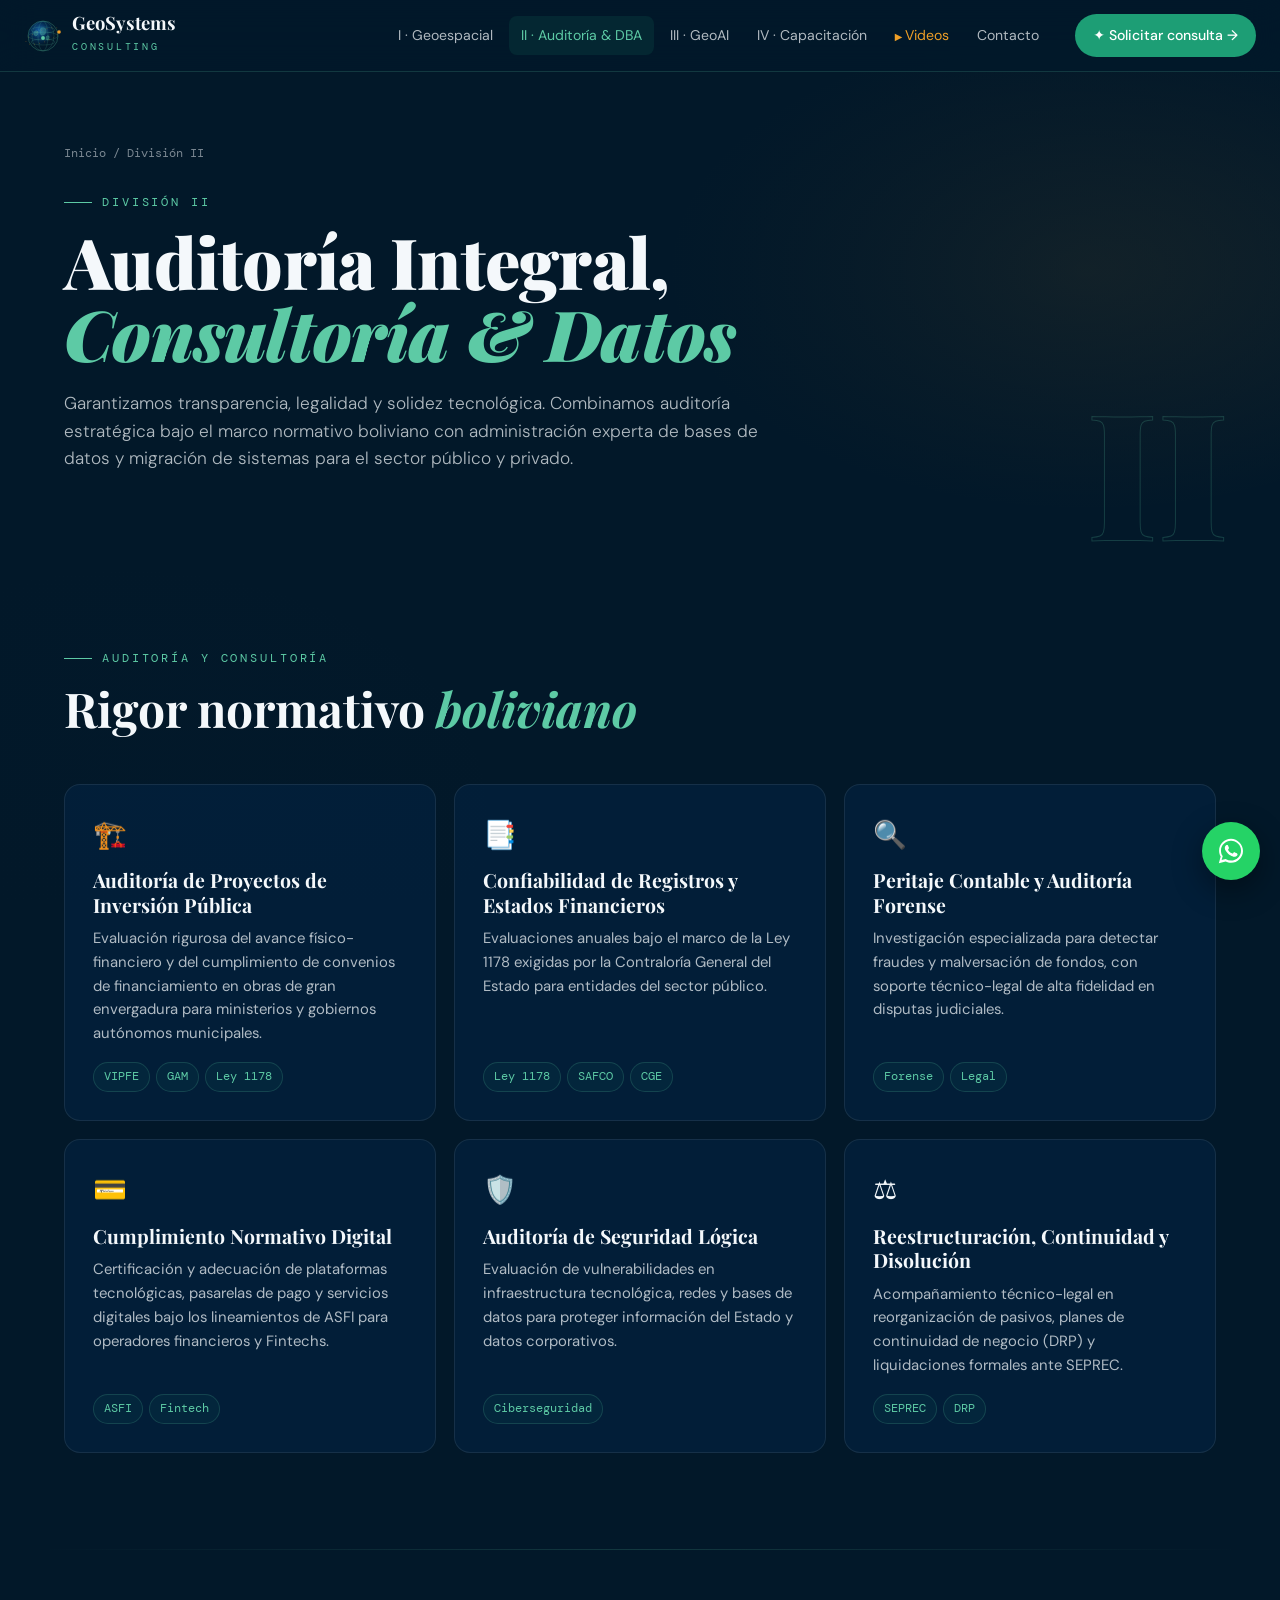
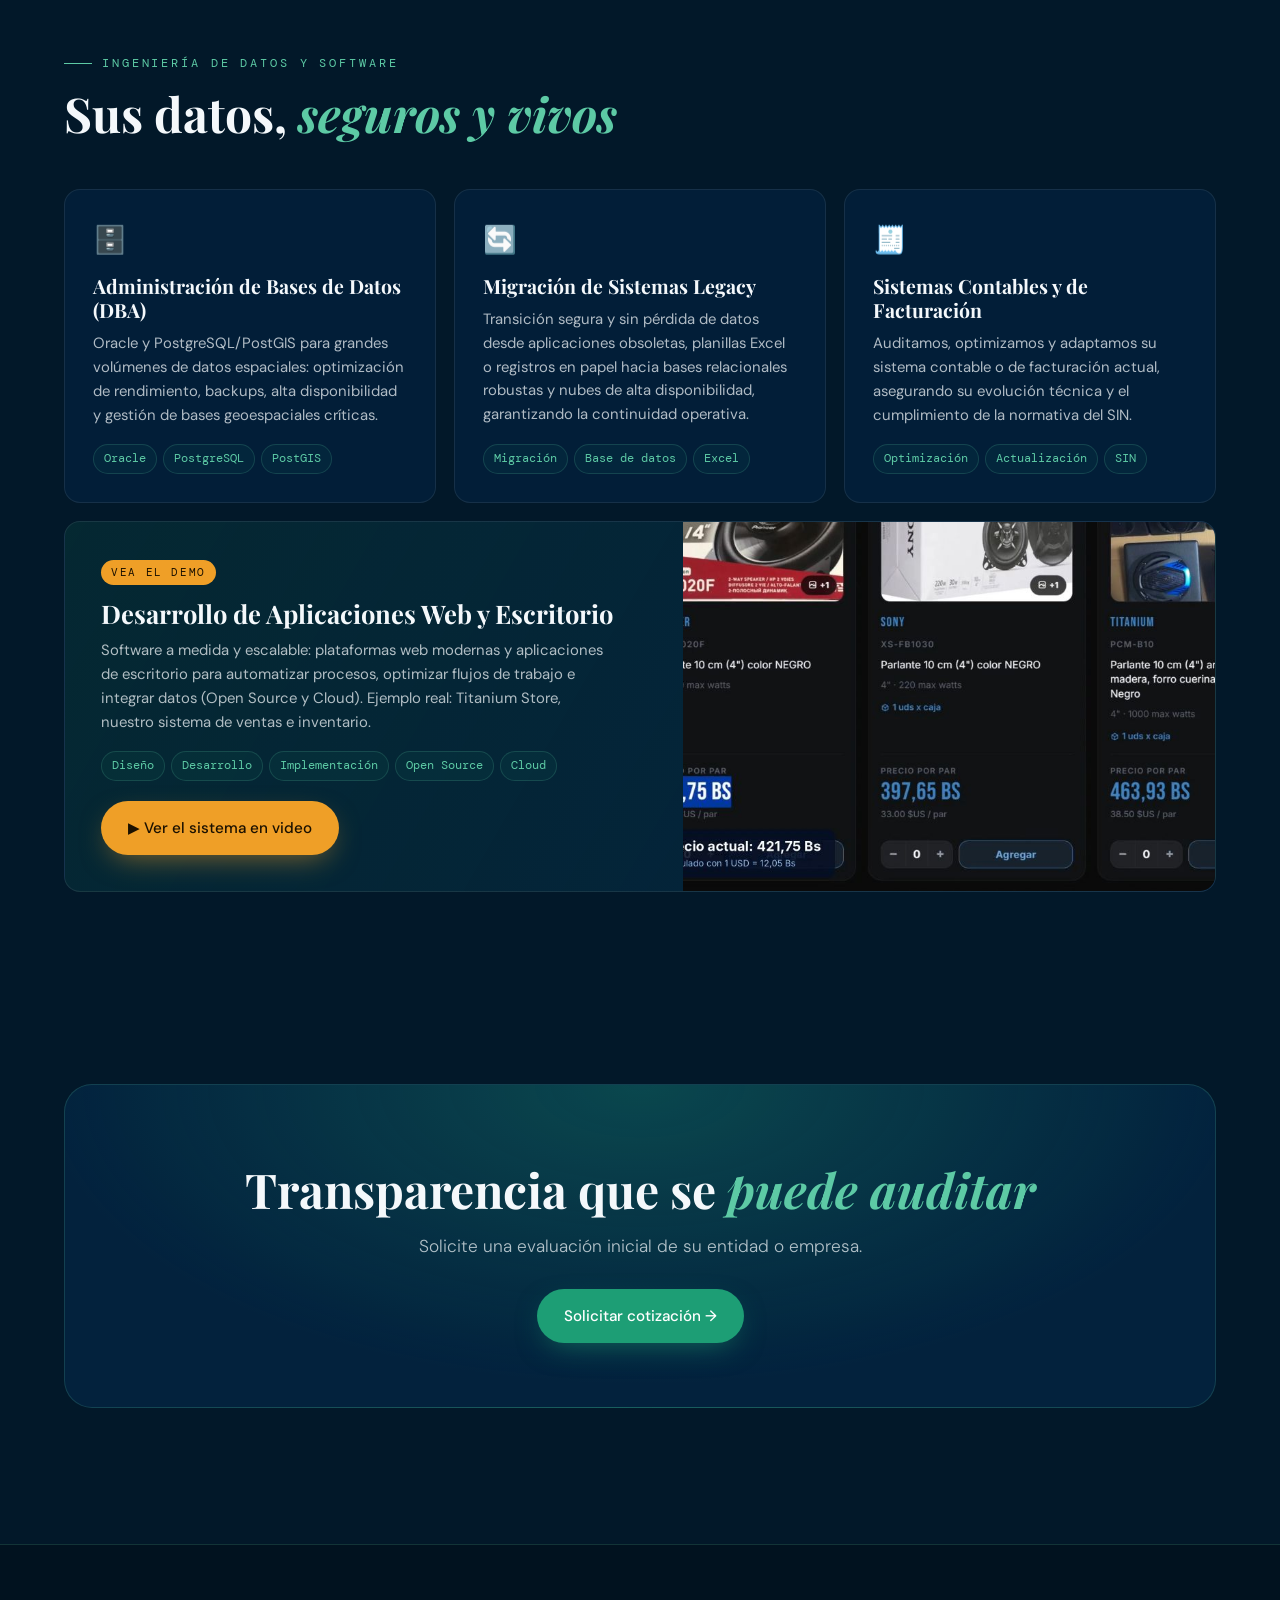
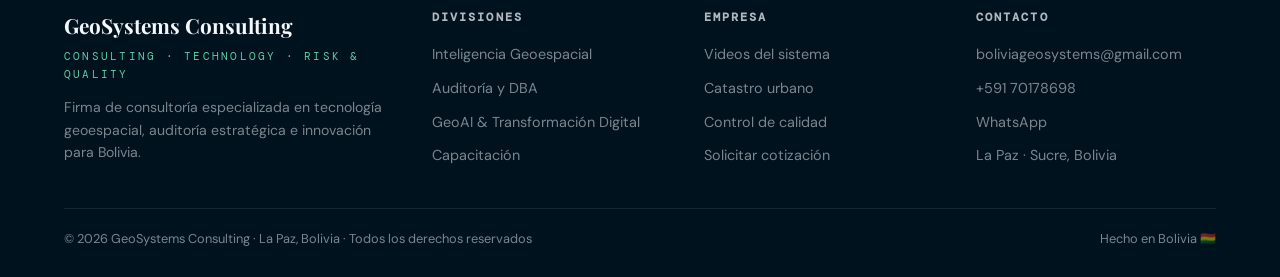
==== commit 91d33e4d: "Botón "Ver propuesta": animación que invita al clic - Ámbar, con halo que late, destello y flecha qu" ====
--- a/auditoria.html
+++ b/auditoria.html
@@ -8,7 +8,7 @@
 <link rel="preconnect" href="https://fonts.googleapis.com">
 <link rel="preconnect" href="https://fonts.gstatic.com" crossorigin>
 <link href="https://fonts.googleapis.com/css2?family=Playfair+Display:ital,wght@0,400;0,700;0,900;1,400;1,700&family=DM+Sans:wght@300;400;500;700&family=DM+Mono:wght@400;500&display=swap" rel="stylesheet">
-<link rel="stylesheet" href="assets/css/styles.css?v=4">
+<link rel="stylesheet" href="assets/css/styles.css?v=5">
 </head>
 <body data-page="audit">
 
--- a/assets/css/styles.css
+++ b/assets/css/styles.css
@@ -62,6 +62,16 @@
 .lead{font-size:1.08rem;color:var(--white-dim);font-weight:300;max-width:62ch}
 .pill{display:inline-block;font-family:var(--mono);font-size:.72rem;padding:5px 10px;border-radius:999px;border:1px solid var(--border);color:var(--teal-light);background:rgba(29,158,117,.07)}
 .pills{display:flex;flex-wrap:wrap;gap:6px}
+/* Botón "Ver propuesta": brilla, late y la flecha empuja para invitar al clic */
+.pill-cta{position:relative;display:inline-flex;align-items:center;gap:6px;color:#1b1100;background:var(--amber);border-color:var(--amber);font-weight:500;overflow:hidden;animation:ctaPulse 2.2s ease-out infinite;transition:transform .2s,background .2s}
+.pill-cta .arr{display:inline-block;animation:ctaArrow 1.1s ease-in-out infinite}
+.pill-cta::after{content:"";position:absolute;top:0;bottom:0;left:-60%;width:40%;background:linear-gradient(90deg,transparent,rgba(255,255,255,.65),transparent);transform:skewX(-20deg);animation:ctaShine 3.2s ease-in-out infinite}
+.pill-cta:hover{background:#f5b04a;transform:translateY(-2px) scale(1.04);animation-play-state:paused}
+.pill-cta:hover .arr{animation-duration:.5s}
+@keyframes ctaPulse{0%{box-shadow:0 0 0 0 rgba(239,159,39,.6)}70%{box-shadow:0 0 0 12px rgba(239,159,39,0)}100%{box-shadow:0 0 0 0 rgba(239,159,39,0)}}
+@keyframes ctaArrow{0%,100%{transform:translateX(0)}50%{transform:translateX(4px)}}
+@keyframes ctaShine{0%,55%{left:-60%}100%{left:130%}}
+@media (prefers-reduced-motion:reduce){.pill-cta,.pill-cta .arr,.pill-cta::after{animation:none}}
 
 /* ---------- SECCIONES ---------- */
 section{padding:96px 0;position:relative}
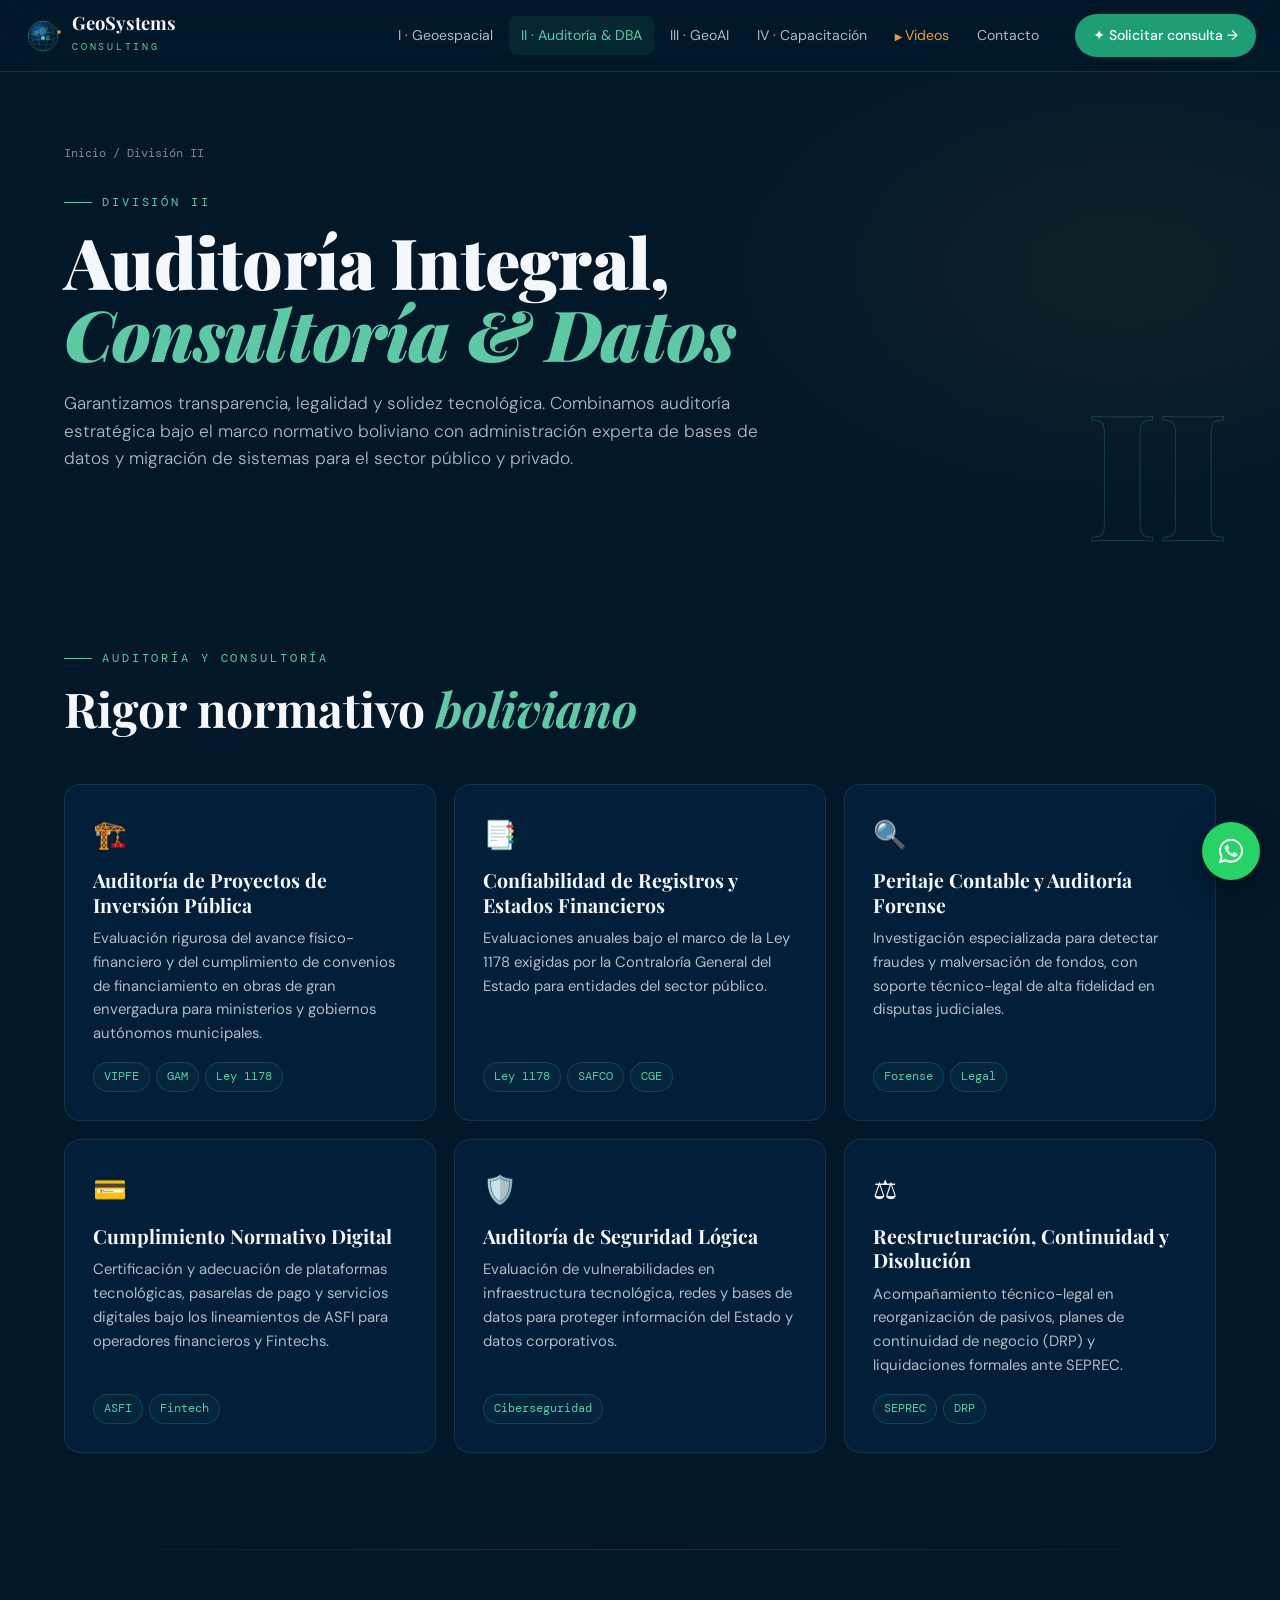
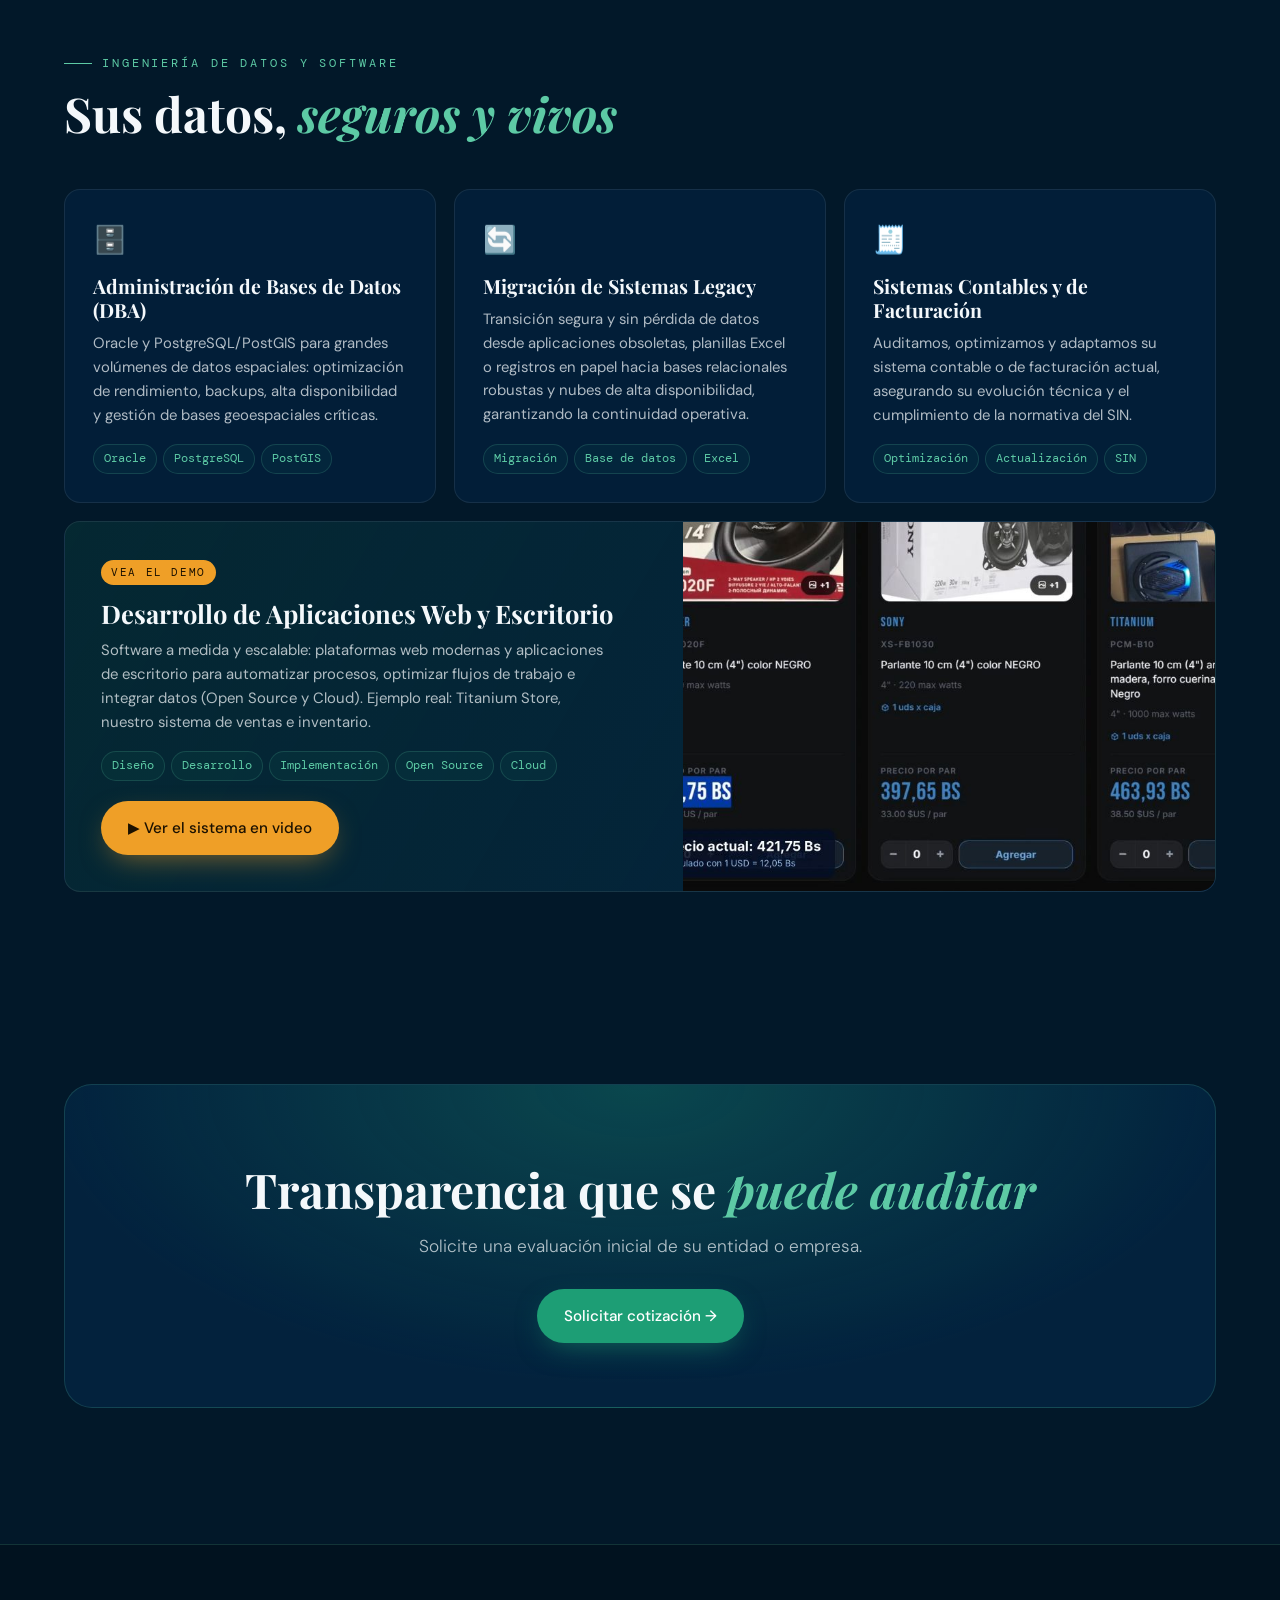
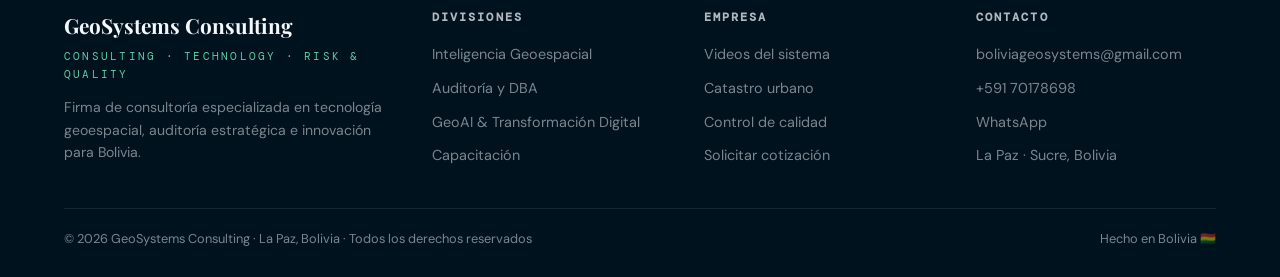
==== commit 9642382f: "Catastro: textos, explicación de atributos y animaciones - "manzanos y zonas", "Soporte técnico cont" ====
--- a/auditoria.html
+++ b/auditoria.html
@@ -8,7 +8,7 @@
 <link rel="preconnect" href="https://fonts.googleapis.com">
 <link rel="preconnect" href="https://fonts.gstatic.com" crossorigin>
 <link href="https://fonts.googleapis.com/css2?family=Playfair+Display:ital,wght@0,400;0,700;0,900;1,400;1,700&family=DM+Sans:wght@300;400;500;700&family=DM+Mono:wght@400;500&display=swap" rel="stylesheet">
-<link rel="stylesheet" href="assets/css/styles.css?v=5">
+<link rel="stylesheet" href="assets/css/styles.css?v=7">
 </head>
 <body data-page="audit">
 
--- a/assets/css/styles.css
+++ b/assets/css/styles.css
@@ -64,14 +64,17 @@
 .pills{display:flex;flex-wrap:wrap;gap:6px}
 /* Botón "Ver propuesta": brilla, late y la flecha empuja para invitar al clic */
 .pill-cta{position:relative;display:inline-flex;align-items:center;gap:6px;color:#1b1100;background:var(--amber);border-color:var(--amber);font-weight:500;overflow:hidden;animation:ctaPulse 2.2s ease-out infinite;transition:transform .2s,background .2s}
-.pill-cta .arr{display:inline-block;animation:ctaArrow 1.1s ease-in-out infinite}
-.pill-cta::after{content:"";position:absolute;top:0;bottom:0;left:-60%;width:40%;background:linear-gradient(90deg,transparent,rgba(255,255,255,.65),transparent);transform:skewX(-20deg);animation:ctaShine 3.2s ease-in-out infinite}
+.pill-cta .arr,.btn-cta .arr{display:inline-block;animation:ctaArrow 1.1s ease-in-out infinite}
+.pill-cta::after,.btn-cta::after{content:"";position:absolute;top:0;bottom:0;left:-60%;width:40%;background:linear-gradient(90deg,transparent,rgba(255,255,255,.65),transparent);transform:skewX(-20deg);animation:ctaShine 3.2s ease-in-out infinite}
 .pill-cta:hover{background:#f5b04a;transform:translateY(-2px) scale(1.04);animation-play-state:paused}
-.pill-cta:hover .arr{animation-duration:.5s}
+.pill-cta:hover .arr,.btn-cta:hover .arr{animation-duration:.5s}
 @keyframes ctaPulse{0%{box-shadow:0 0 0 0 rgba(239,159,39,.6)}70%{box-shadow:0 0 0 12px rgba(239,159,39,0)}100%{box-shadow:0 0 0 0 rgba(239,159,39,0)}}
 @keyframes ctaArrow{0%,100%{transform:translateX(0)}50%{transform:translateX(4px)}}
 @keyframes ctaShine{0%,55%{left:-60%}100%{left:130%}}
-@media (prefers-reduced-motion:reduce){.pill-cta,.pill-cta .arr,.pill-cta::after{animation:none}}
+.btn-cta{position:relative;overflow:hidden;animation:ctaPulseBig 2.2s ease-out infinite}
+.btn-cta:hover{transform:translateY(-2px) scale(1.04);animation-play-state:paused}
+@keyframes ctaPulseBig{0%{box-shadow:0 0 0 0 rgba(239,159,39,.6)}70%{box-shadow:0 0 0 18px rgba(239,159,39,0)}100%{box-shadow:0 0 0 0 rgba(239,159,39,0)}}
+@media (prefers-reduced-motion:reduce){.pill-cta,.pill-cta .arr,.pill-cta::after,.btn-cta,.btn-cta .arr,.btn-cta::after{animation:none}}
 
 /* ---------- SECCIONES ---------- */
 section{padding:96px 0;position:relative}
@@ -153,12 +156,28 @@
 .steps{display:grid;grid-template-columns:repeat(5,1fr);gap:14px;counter-reset:s}
 @media (max-width:1000px){.steps{grid-template-columns:repeat(2,1fr)}}
 @media (max-width:520px){.steps{grid-template-columns:1fr}}
-.step{padding:22px;border-radius:14px;background:rgba(4,44,83,.45);border:1px solid var(--border-2);position:relative}
+.step{padding:22px;border-radius:14px;background:rgba(4,44,83,.45);border:1px solid var(--border-2);position:relative;transition:transform .3s,border-color .3s,box-shadow .3s,background .3s}
+.step:hover{transform:translateY(-6px);border-color:var(--border);background:rgba(4,44,83,.65);box-shadow:0 30px 60px -30px rgba(29,158,117,.45)}
+.step::before{transition:transform .3s,box-shadow .3s}
+.step:hover::before{transform:scale(1.12);box-shadow:0 0 0 6px rgba(29,158,117,.18),0 0 20px rgba(29,158,117,.5)}
 .step::before{counter-increment:s;content:counter(s);display:grid;place-items:center;width:34px;height:34px;border-radius:50%;background:var(--teal);font-weight:700;margin-bottom:12px}
 .step h4{font-size:1rem;margin-bottom:8px}
 .step ul{list-style:none;font-size:.85rem;color:var(--white-dim)}
 .step li{padding:3px 0 3px 14px;position:relative}
 .step li::before{content:"";position:absolute;left:0;top:11px;width:5px;height:5px;border-radius:50%;background:var(--teal-light)}
+/* Atributos del predio */
+.attr-grid{display:grid;grid-template-columns:repeat(3,1fr);gap:16px}
+@media (max-width:860px){.attr-grid{grid-template-columns:1fr}}
+.attr{padding:26px;border-radius:var(--radius);background:rgba(4,44,83,.45);border:1px solid var(--border-2);transition:transform .3s,border-color .3s,box-shadow .3s}
+.attr:hover{transform:translateY(-6px);border-color:var(--border);box-shadow:0 30px 60px -30px rgba(29,158,117,.45)}
+.attr .ico{font-size:1.8rem;margin-bottom:10px}
+.attr h4{font-family:var(--serif);font-size:1.25rem}
+.attr .q{font-family:var(--mono);font-size:.78rem;color:var(--amber);margin:6px 0 12px}
+.attr ul{list-style:none;font-size:.9rem;color:var(--white-dim)}
+.attr li{padding:4px 0 4px 16px;position:relative}
+.attr li::before{content:"";position:absolute;left:0;top:13px;width:6px;height:6px;border-radius:50%;background:var(--teal-light)}
+.link-inline{color:var(--teal-light);text-decoration:underline;text-decoration-style:dotted;text-underline-offset:3px}
+.link-inline:hover{color:var(--amber)}
 .price-card{display:grid;grid-template-columns:auto 1fr auto;gap:28px;align-items:center;padding:32px;border-radius:20px;background:linear-gradient(120deg,rgba(239,159,39,.12),rgba(4,44,83,.6));border:1px solid rgba(239,159,39,.3);margin-top:28px}
 .price-card .big{font-family:var(--serif);font-size:3rem;font-weight:900;color:var(--amber);line-height:1}
 .price-card small{display:block;color:var(--white-dim);font-size:.82rem}
@@ -315,7 +334,7 @@
 .reveal{opacity:0;transform:translateY(24px);transition:opacity .8s ease,transform .8s ease}
 .reveal.visible{opacity:1;transform:none}
 /* Tarjetas con entrada + efecto al pasar el mouse */
-.div-card.reveal,.proj.reveal{transition:opacity .8s ease,transform .5s ease,border-color .3s,box-shadow .3s}
-.div-card.reveal.visible:hover,.proj.reveal.visible:hover{transform:translateY(-6px);transition-delay:0s}
+.div-card.reveal,.proj.reveal,.step.reveal,.attr.reveal{transition:opacity .8s ease,transform .5s ease,border-color .3s,box-shadow .3s}
+.div-card.reveal.visible:hover,.proj.reveal.visible:hover,.step.reveal.visible:hover,.attr.reveal.visible:hover{transform:translateY(-6px);transition-delay:0s}
 .d1{transition-delay:.1s}.d2{transition-delay:.2s}.d3{transition-delay:.3s}
 @media (prefers-reduced-motion:reduce){.reveal{opacity:1;transform:none;transition:none}.hero-visual .globe,.play-btn,.live-dot::before,.ping i,.ping::before,.ping::after{animation:none}html{scroll-behavior:auto}}
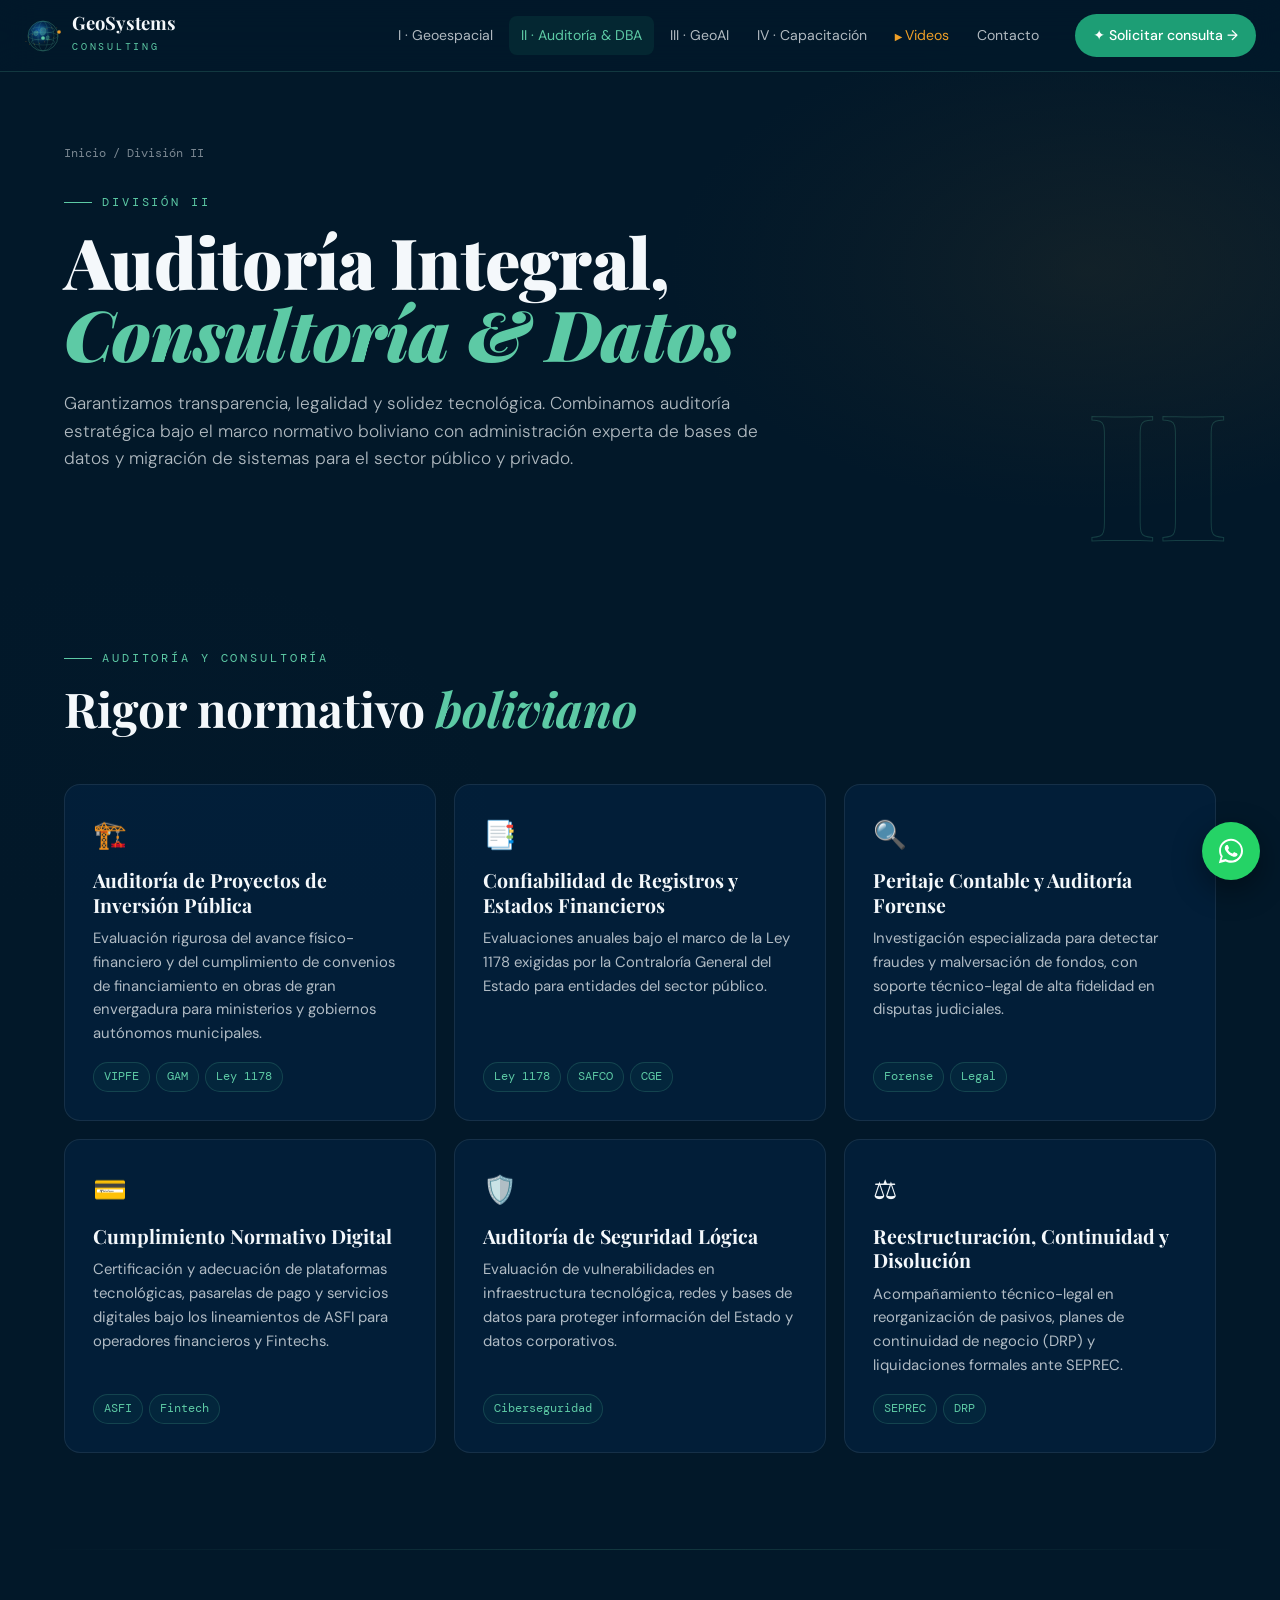
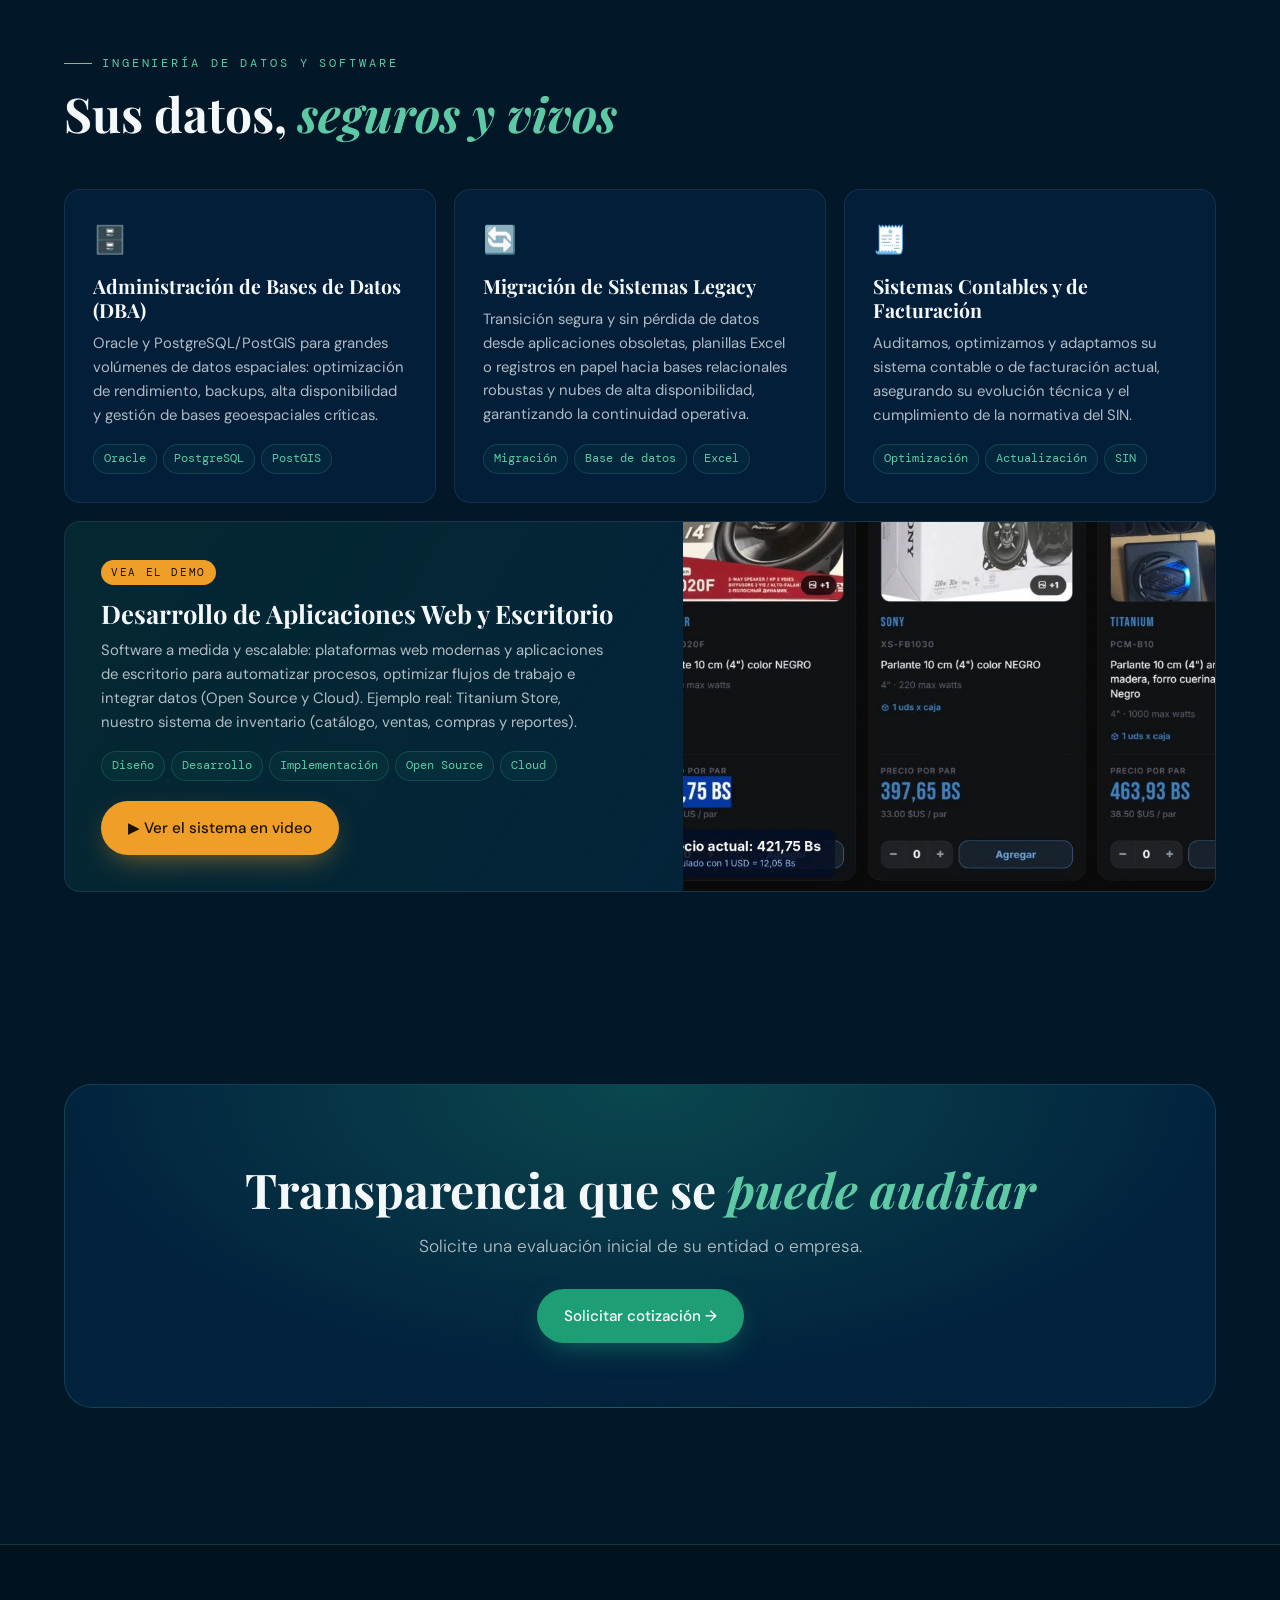
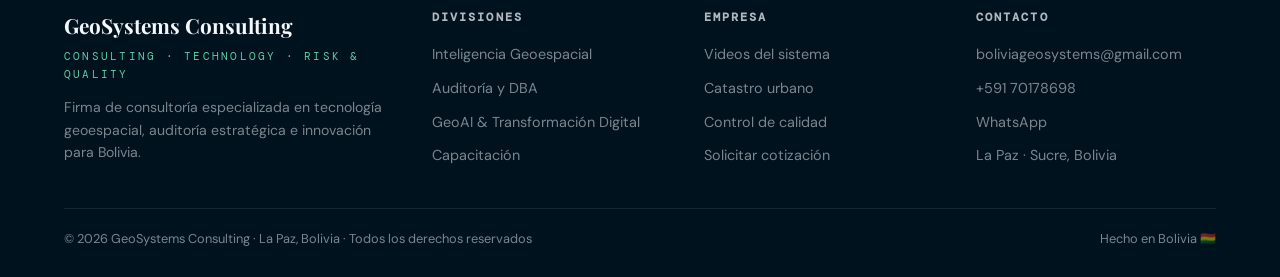
==== commit 4cdb5af3: "Página de videos: nueva portada, textos y animaciones; nombre unificado - Portada del video 1: panta" ====
--- a/auditoria.html
+++ b/auditoria.html
@@ -8,7 +8,7 @@
 <link rel="preconnect" href="https://fonts.googleapis.com">
 <link rel="preconnect" href="https://fonts.gstatic.com" crossorigin>
 <link href="https://fonts.googleapis.com/css2?family=Playfair+Display:ital,wght@0,400;0,700;0,900;1,400;1,700&family=DM+Sans:wght@300;400;500;700&family=DM+Mono:wght@400;500&display=swap" rel="stylesheet">
-<link rel="stylesheet" href="assets/css/styles.css?v=7">
+<link rel="stylesheet" href="assets/css/styles.css?v=8">
 </head>
 <body data-page="audit">
 
@@ -56,11 +56,11 @@
         <div class="body">
           <span class="tag-new">Vea el demo</span>
           <h3 style="font-size:1.6rem">Desarrollo de Aplicaciones Web y Escritorio</h3>
-          <p>Software a medida y escalable: plataformas web modernas y aplicaciones de escritorio para automatizar procesos, optimizar flujos de trabajo e integrar datos (Open Source y Cloud). Ejemplo real: Titanium Store, nuestro sistema de ventas e inventario.</p>
+          <p>Software a medida y escalable: plataformas web modernas y aplicaciones de escritorio para automatizar procesos, optimizar flujos de trabajo e integrar datos (Open Source y Cloud). Ejemplo real: Titanium Store, nuestro sistema de inventario (catálogo, ventas, compras y reportes).</p>
           <div class="pills" style="margin-bottom:20px"><span class="pill">Diseño</span><span class="pill">Desarrollo</span><span class="pill">Implementación</span><span class="pill">Open Source</span><span class="pill">Cloud</span></div>
           <a href="sistema-inventario.html" class="btn btn-amber">▶ Ver el sistema en video</a>
         </div>
-        <a class="media" href="sistema-inventario.html" aria-label="Ver videos de Titanium Store"><img src="assets/img/videos/demo-h.jpg" alt="Captura del sistema Titanium Store" loading="lazy"></a>
+        <a class="media" href="sistema-inventario.html" aria-label="Ver videos de Titanium Store"><img src="assets/img/captura-catalogo.jpg" alt="Captura del sistema Titanium Store" loading="lazy"></a>
       </article>
     </div>
   </div>
--- a/assets/css/styles.css
+++ b/assets/css/styles.css
@@ -258,7 +258,11 @@
 .feat-grid{display:grid;grid-template-columns:repeat(4,1fr);gap:16px}
 @media (max-width:900px){.feat-grid{grid-template-columns:repeat(2,1fr)}}
 @media (max-width:480px){.feat-grid{grid-template-columns:1fr}}
-.feat{padding:24px;border-radius:14px;background:rgba(4,44,83,.38);border:1px solid var(--border-2)}
+.feat{padding:24px;border-radius:14px;background:rgba(4,44,83,.38);border:1px solid var(--border-2);transition:transform .3s,border-color .3s,box-shadow .3s,background .3s}
+.feat:hover{transform:translateY(-6px);border-color:var(--border);background:rgba(4,44,83,.6);box-shadow:0 30px 60px -30px rgba(29,158,117,.45)}
+.feat .ico{display:inline-block;transition:transform .3s}
+.feat:hover .ico{transform:scale(1.2) rotate(-6deg)}
+.h-modules{display:block;line-height:1.3;font-family:var(--sans);font-weight:500;font-size:.38em;letter-spacing:.02em;color:var(--white-dim);margin:.3em 0 .2em}
 .feat .ico{font-size:1.6rem;margin-bottom:10px}
 .feat h4{margin-bottom:6px}
 .feat p{font-size:.86rem;color:var(--white-dim)}
@@ -334,7 +338,7 @@
 .reveal{opacity:0;transform:translateY(24px);transition:opacity .8s ease,transform .8s ease}
 .reveal.visible{opacity:1;transform:none}
 /* Tarjetas con entrada + efecto al pasar el mouse */
-.div-card.reveal,.proj.reveal,.step.reveal,.attr.reveal{transition:opacity .8s ease,transform .5s ease,border-color .3s,box-shadow .3s}
-.div-card.reveal.visible:hover,.proj.reveal.visible:hover,.step.reveal.visible:hover,.attr.reveal.visible:hover{transform:translateY(-6px);transition-delay:0s}
+.div-card.reveal,.proj.reveal,.step.reveal,.attr.reveal,.feat.reveal{transition:opacity .8s ease,transform .5s ease,border-color .3s,box-shadow .3s}
+.div-card.reveal.visible:hover,.proj.reveal.visible:hover,.step.reveal.visible:hover,.attr.reveal.visible:hover,.feat.reveal.visible:hover{transform:translateY(-6px);transition-delay:0s}
 .d1{transition-delay:.1s}.d2{transition-delay:.2s}.d3{transition-delay:.3s}
 @media (prefers-reduced-motion:reduce){.reveal{opacity:1;transform:none;transition:none}.hero-visual .globe,.play-btn,.live-dot::before,.ping i,.ping::before,.ping::after{animation:none}html{scroll-behavior:auto}}
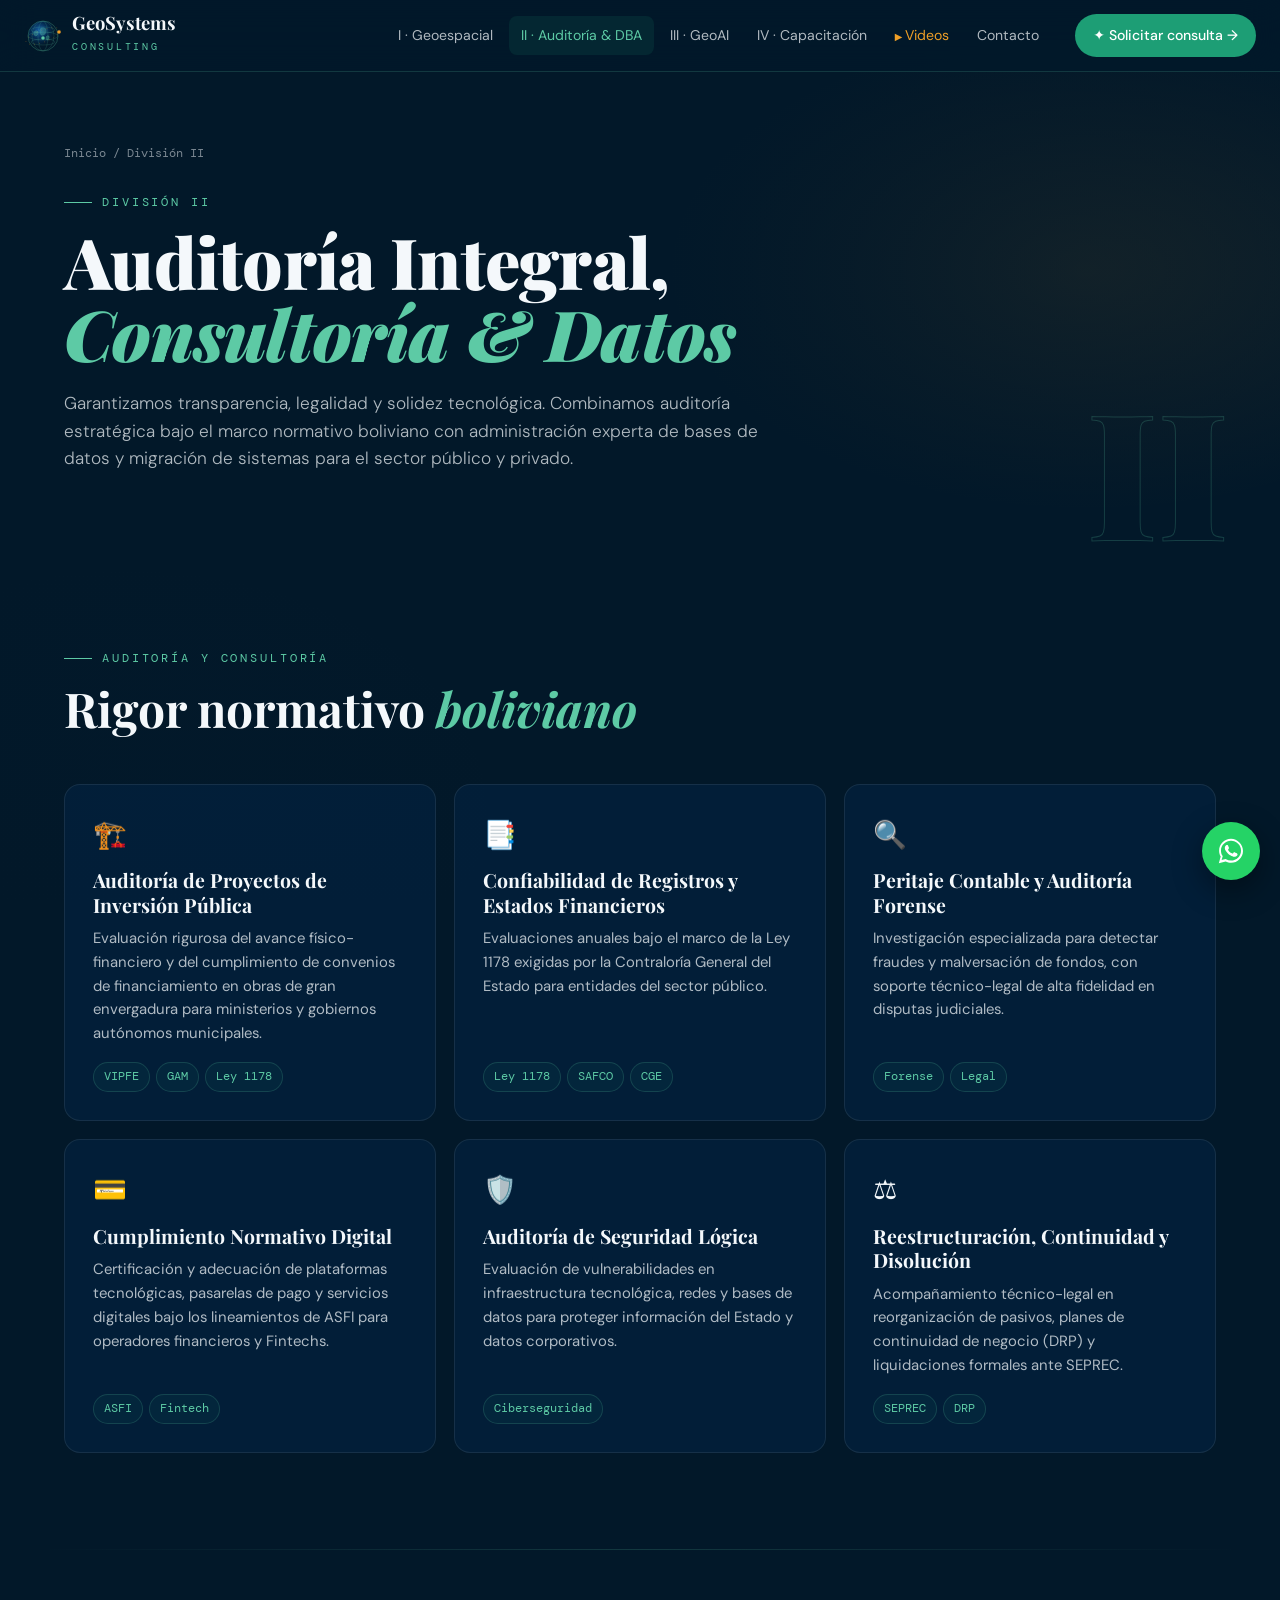
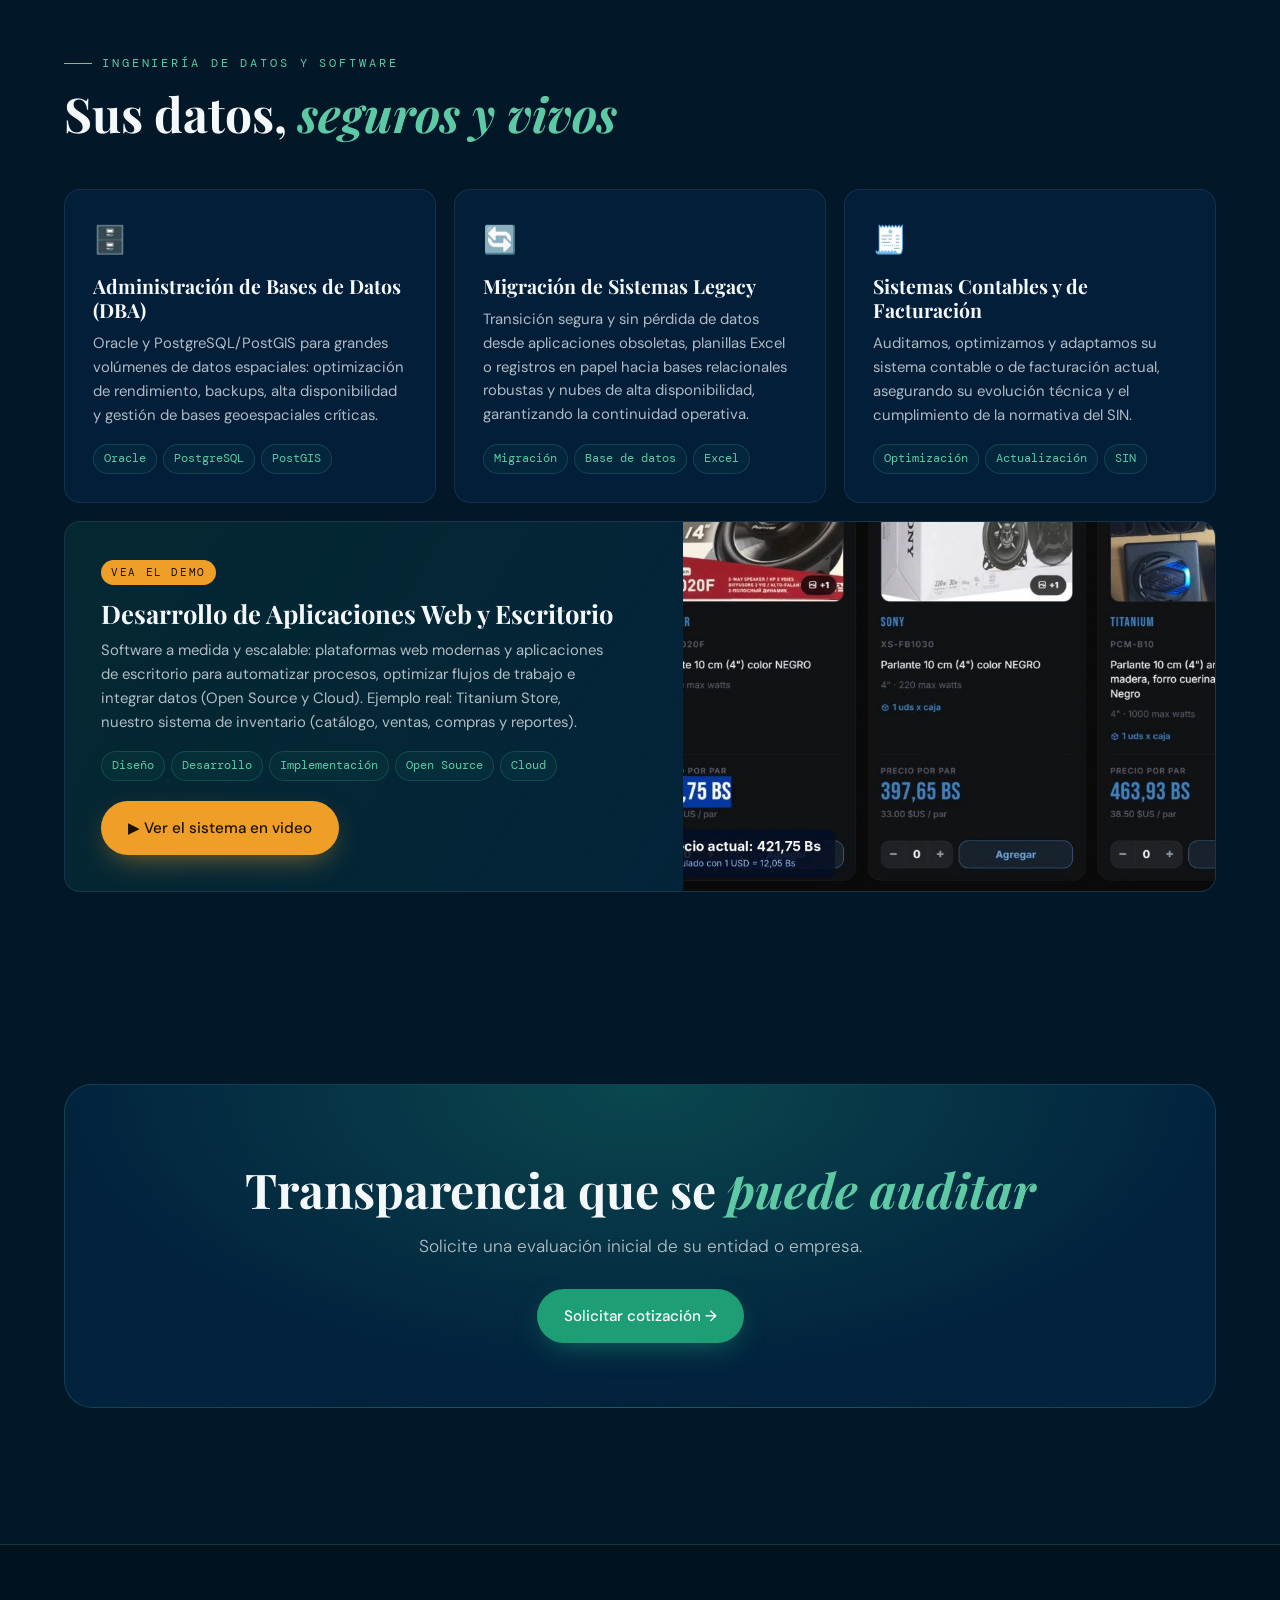
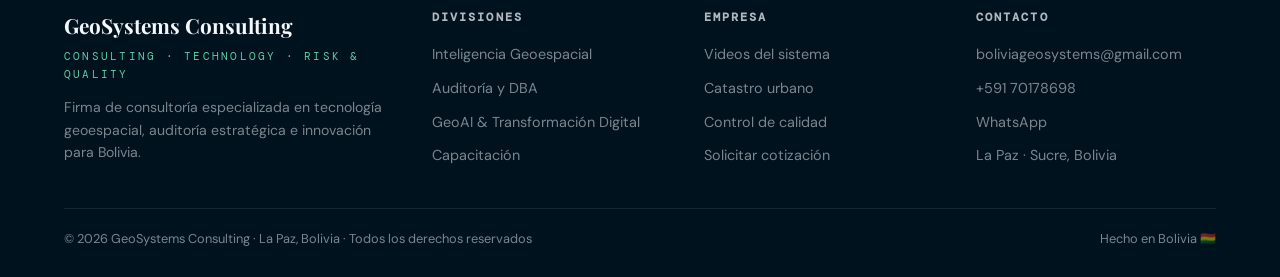
==== commit f4ec3936: "Portada: tarjeta de Monitoreo del Crecimiento Urbano de La Paz y El Alto - Reemplaza la tarjeta del " ====
--- a/auditoria.html
+++ b/auditoria.html
@@ -8,7 +8,7 @@
 <link rel="preconnect" href="https://fonts.googleapis.com">
 <link rel="preconnect" href="https://fonts.gstatic.com" crossorigin>
 <link href="https://fonts.googleapis.com/css2?family=Playfair+Display:ital,wght@0,400;0,700;0,900;1,400;1,700&family=DM+Sans:wght@300;400;500;700&family=DM+Mono:wght@400;500&display=swap" rel="stylesheet">
-<link rel="stylesheet" href="assets/css/styles.css?v=8">
+<link rel="stylesheet" href="assets/css/styles.css?v=9">
 </head>
 <body data-page="audit">
 
--- a/assets/css/styles.css
+++ b/assets/css/styles.css
@@ -200,7 +200,8 @@
 .proj{border-radius:var(--radius);overflow:hidden;background:rgba(4,44,83,.4);border:1px solid var(--border-2);display:flex;flex-direction:column;transition:transform .3s,border-color .3s,box-shadow .3s}
 .proj:hover{transform:translateY(-6px);border-color:var(--border);box-shadow:0 30px 60px -30px rgba(29,158,117,.45)}
 .proj .thumb{aspect-ratio:16/9;background:linear-gradient(135deg,var(--navy-3),var(--navy));display:grid;place-items:center;font-size:3rem;overflow:hidden}
-.proj .thumb img{width:100%;height:100%;object-fit:cover;transition:transform .6s}
+.proj .thumb{position:relative}
+.proj .thumb img{position:absolute;inset:0;width:100%;height:100%;object-fit:cover;transition:transform .6s}
 .proj:hover .thumb img{transform:scale(1.05)}
 .proj .thumb{transition:font-size .3s}
 .proj:hover .thumb:not(:has(img)){font-size:3.6rem}
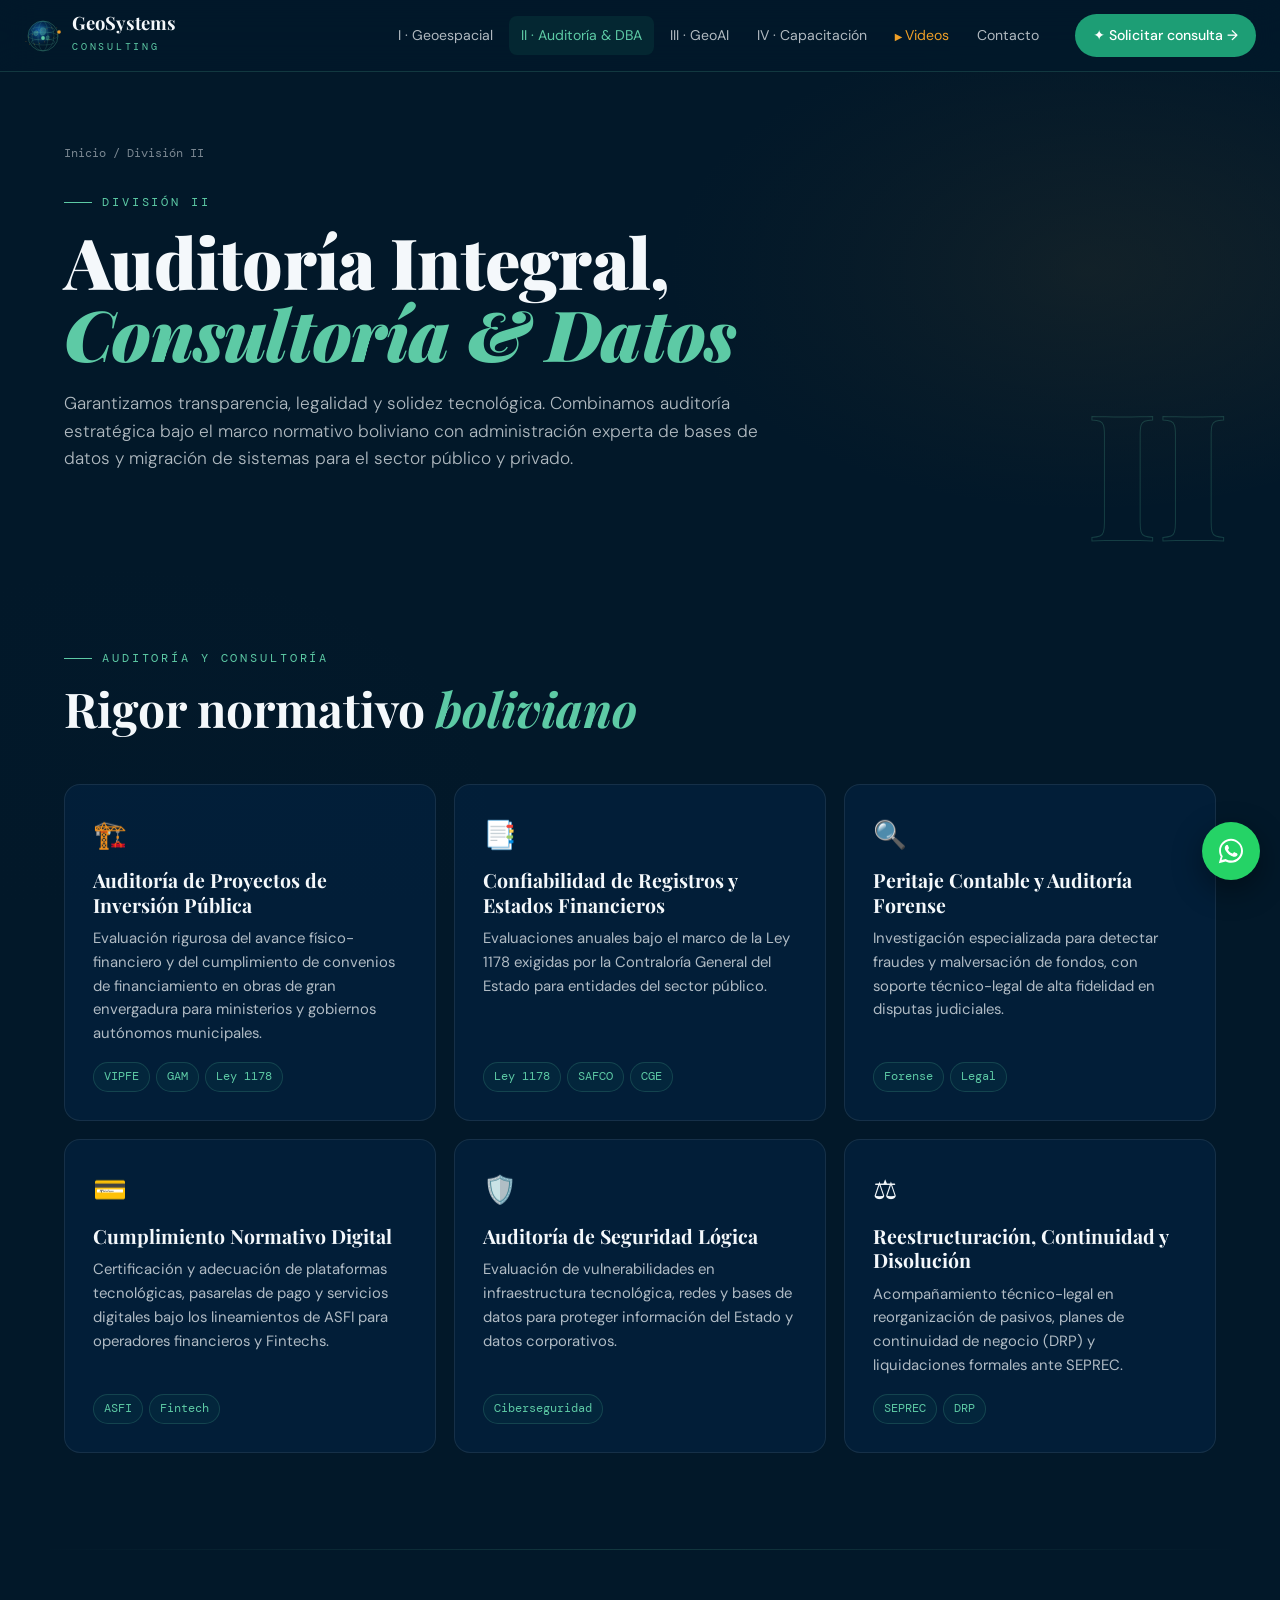
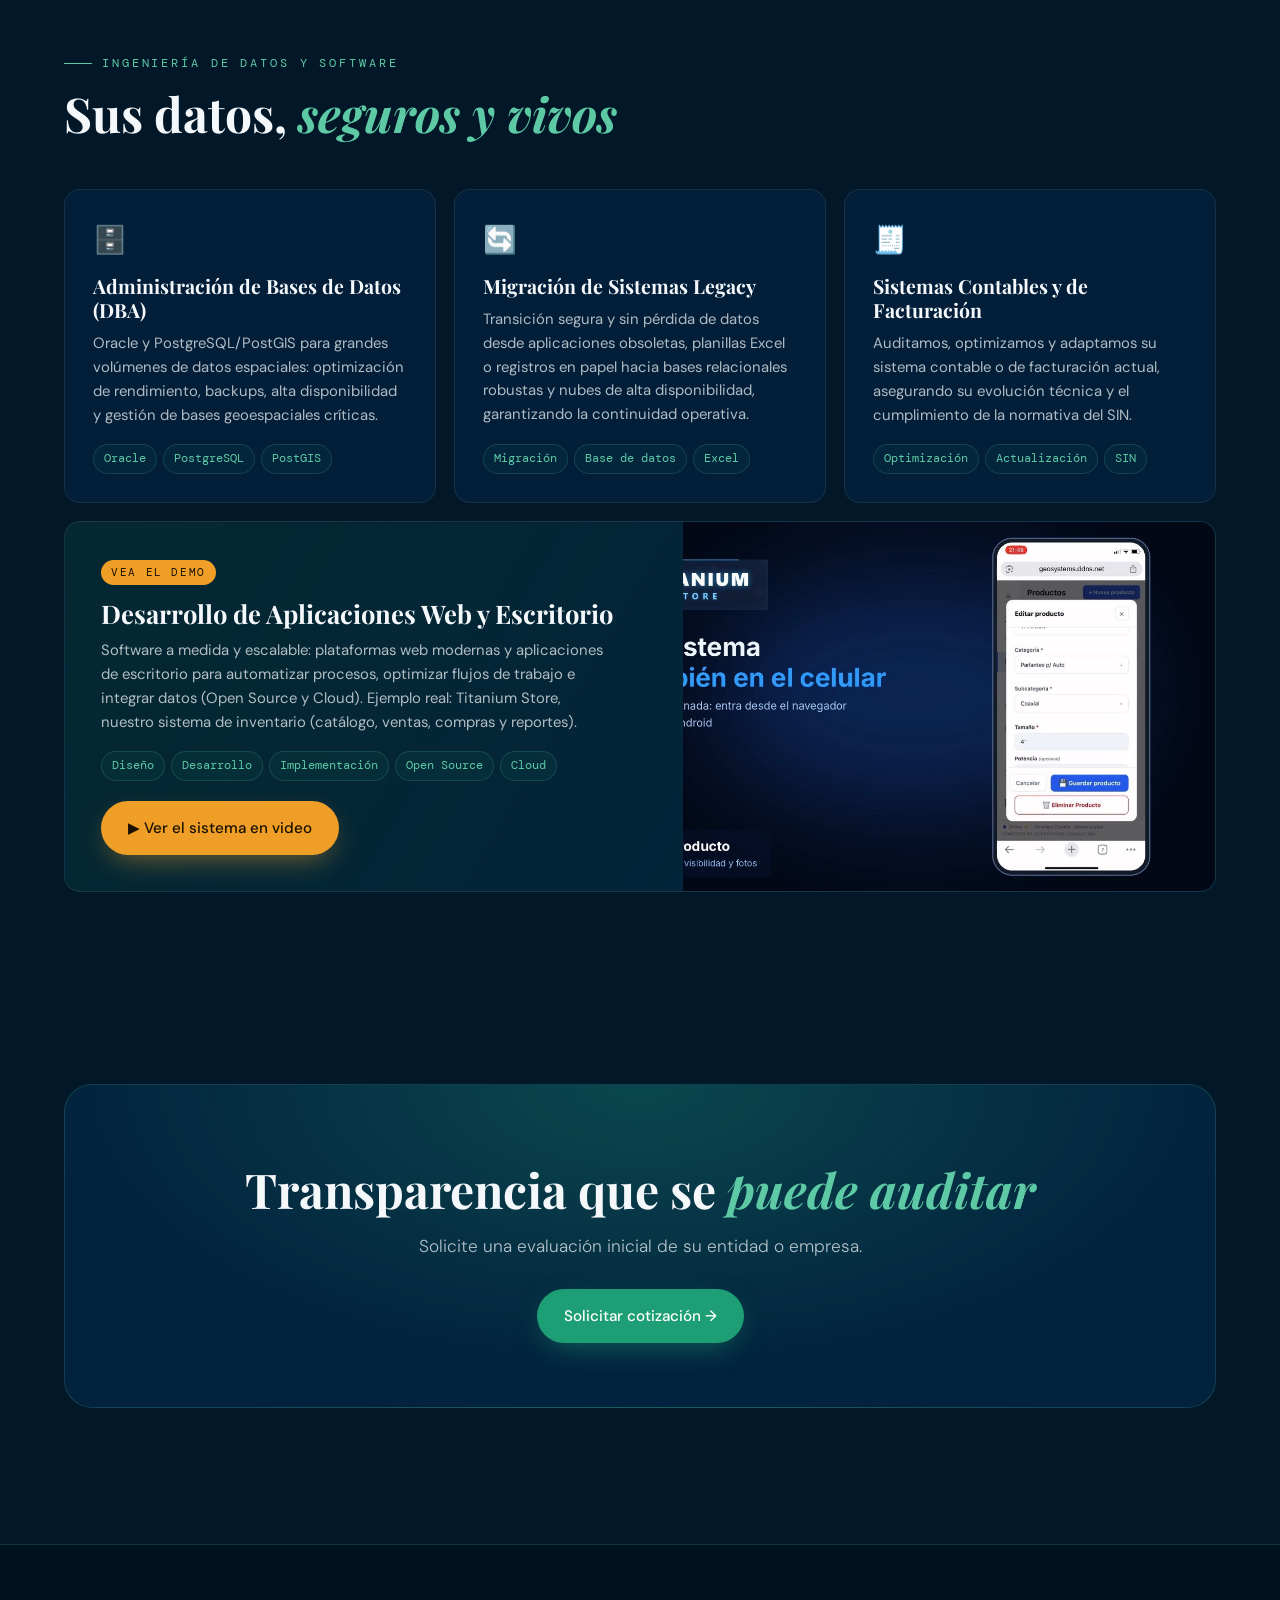
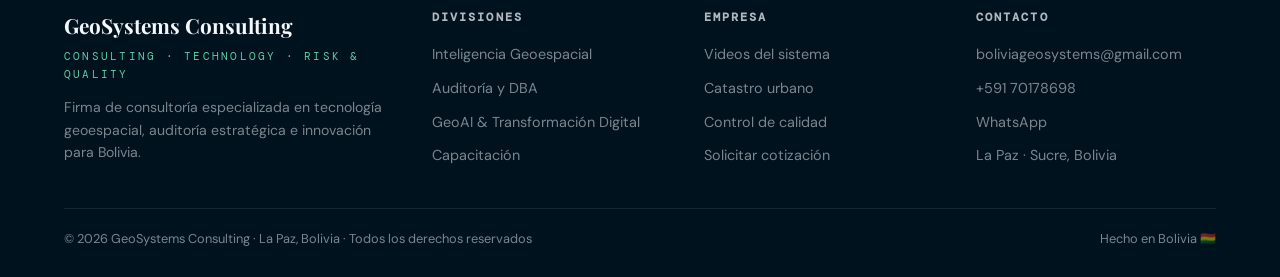
==== commit 8c3f0fdb: "Auditoría: misma portada de Titanium Store en el bloque de desarrollo de aplicaciones Co-Authored-By" ====
--- a/auditoria.html
+++ b/auditoria.html
@@ -60,7 +60,7 @@
           <div class="pills" style="margin-bottom:20px"><span class="pill">Diseño</span><span class="pill">Desarrollo</span><span class="pill">Implementación</span><span class="pill">Open Source</span><span class="pill">Cloud</span></div>
           <a href="sistema-inventario.html" class="btn btn-amber">▶ Ver el sistema en video</a>
         </div>
-        <a class="media" href="sistema-inventario.html" aria-label="Ver videos de Titanium Store"><img src="assets/img/captura-catalogo.jpg" alt="Captura del sistema Titanium Store" loading="lazy"></a>
+        <a class="media" href="sistema-inventario.html" aria-label="Ver videos de Titanium Store"><img src="assets/img/promo-titanium.jpg" alt="Titanium Store abierto en un celular" loading="lazy" style="object-position:78% center"></a>
       </article>
     </div>
   </div>
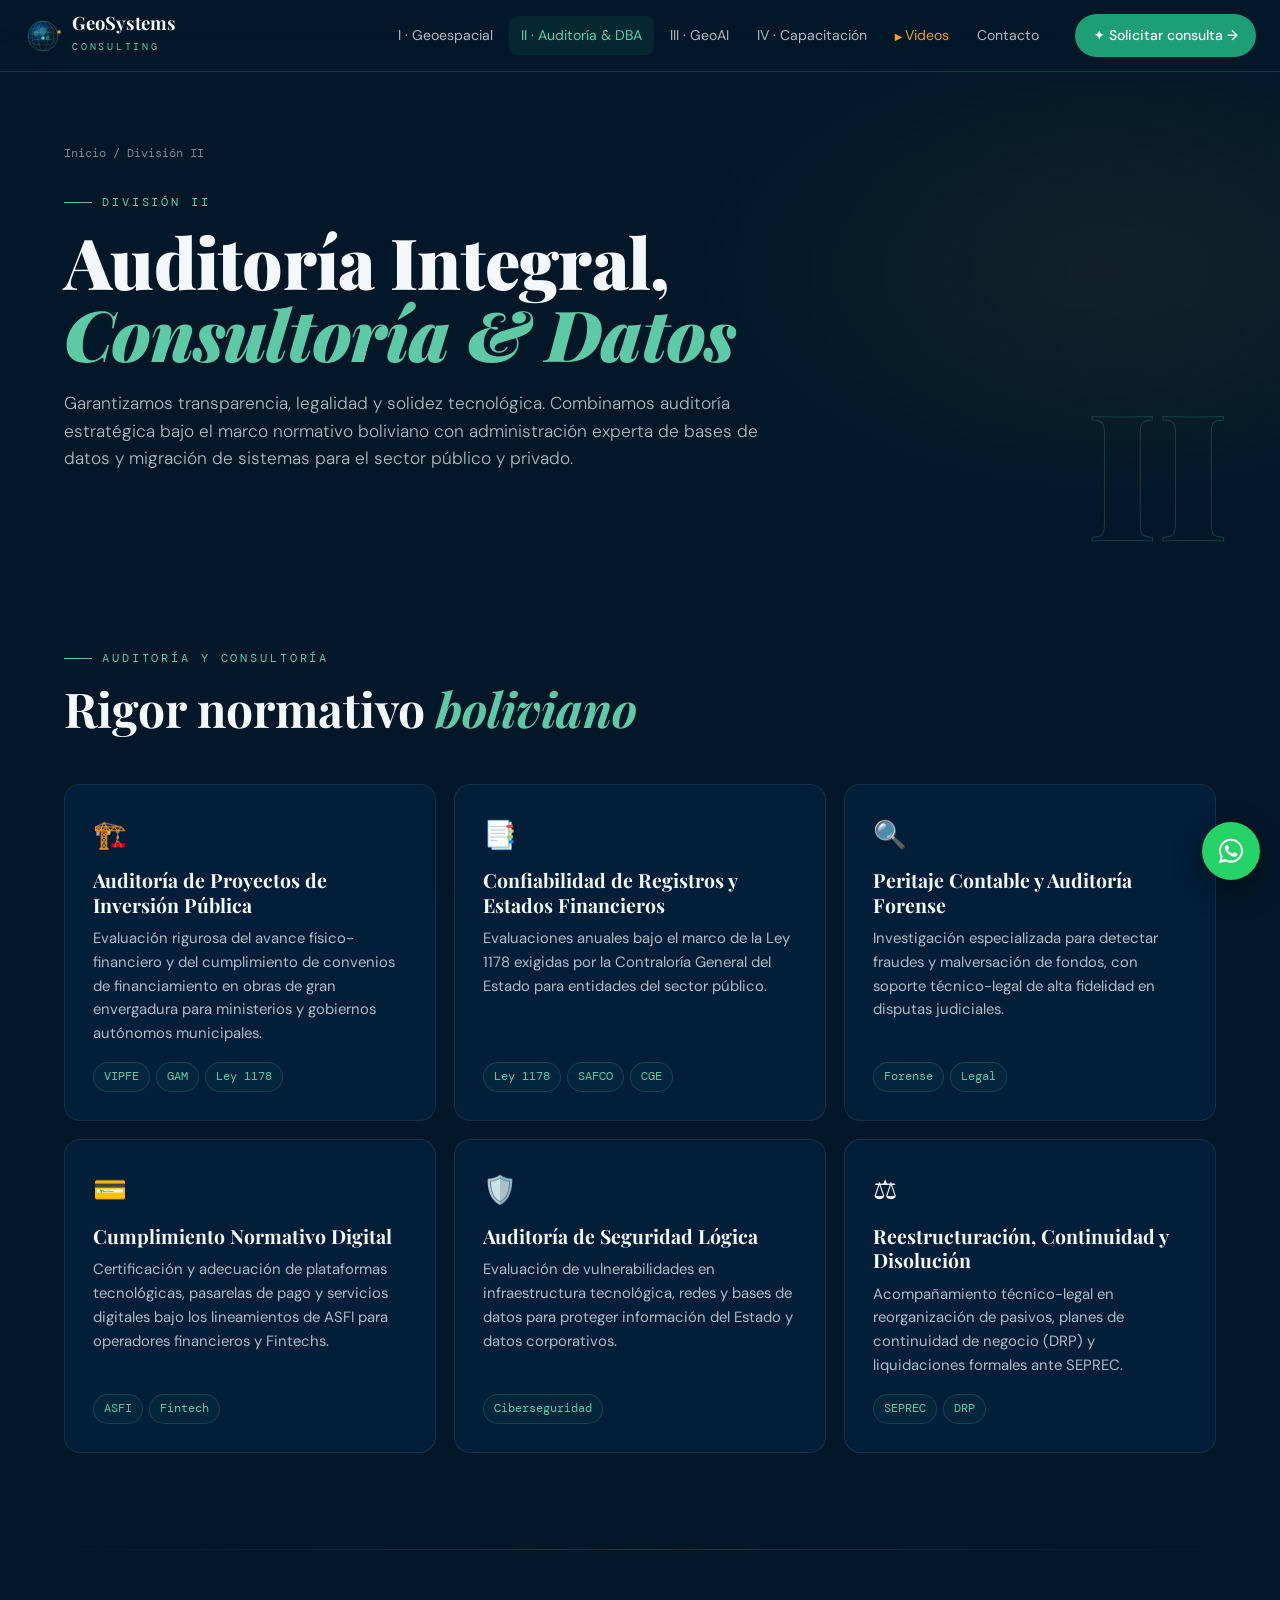
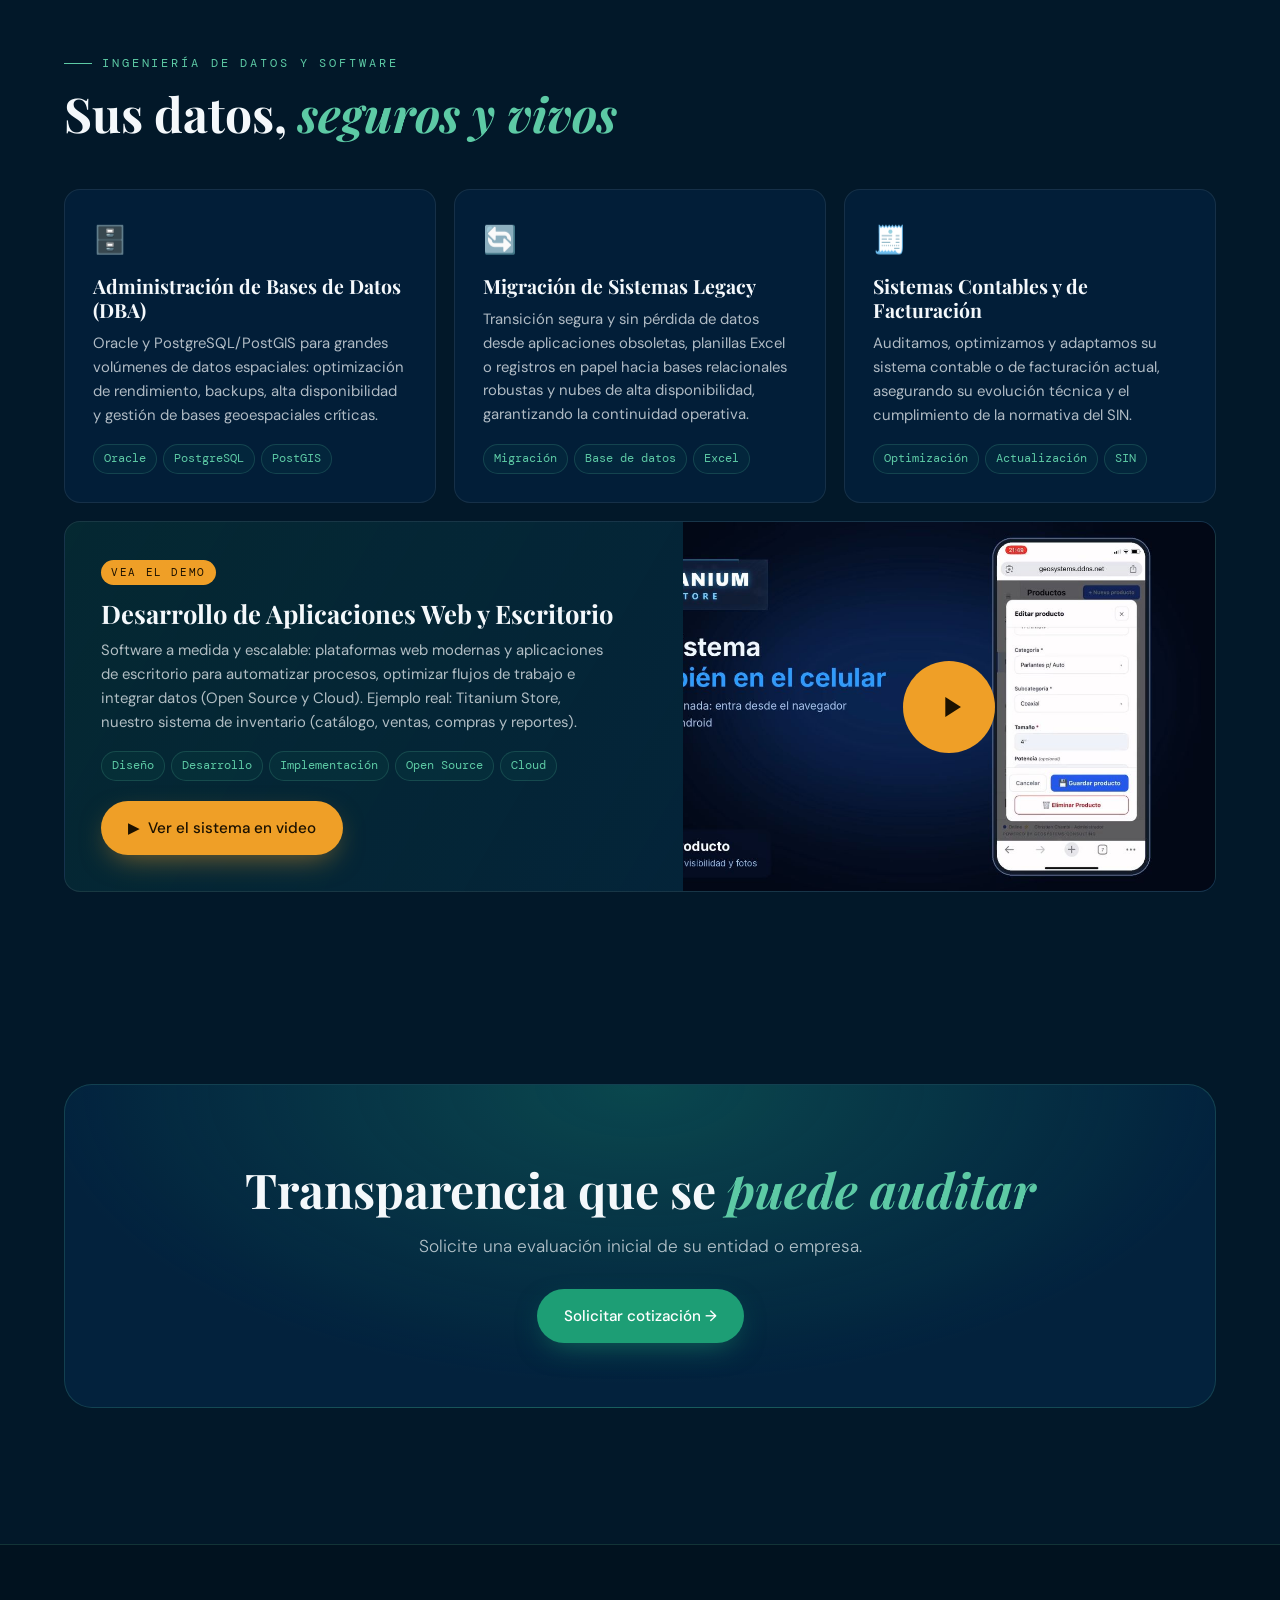
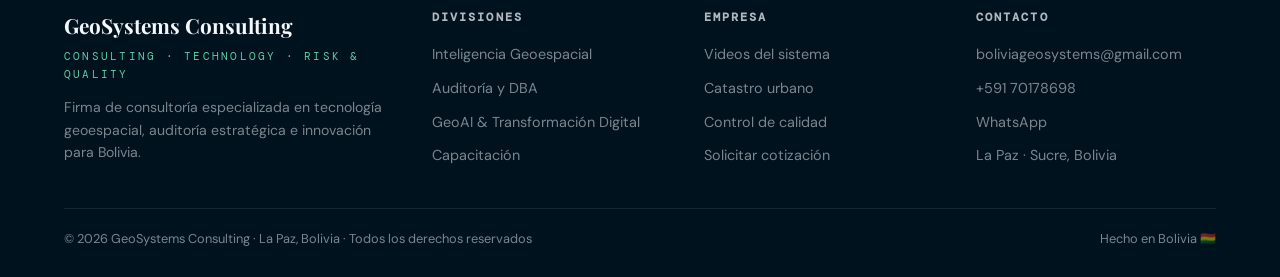
==== commit e343e0d0: "Auditoría: botón "Ver el sistema en video" animado y play sobre la imagen - CSS a ?v=10  Co-Authored" ====
--- a/auditoria.html
+++ b/auditoria.html
@@ -8,7 +8,7 @@
 <link rel="preconnect" href="https://fonts.googleapis.com">
 <link rel="preconnect" href="https://fonts.gstatic.com" crossorigin>
 <link href="https://fonts.googleapis.com/css2?family=Playfair+Display:ital,wght@0,400;0,700;0,900;1,400;1,700&family=DM+Sans:wght@300;400;500;700&family=DM+Mono:wght@400;500&display=swap" rel="stylesheet">
-<link rel="stylesheet" href="assets/css/styles.css?v=9">
+<link rel="stylesheet" href="assets/css/styles.css?v=10">
 </head>
 <body data-page="audit">
 
@@ -58,9 +58,9 @@
           <h3 style="font-size:1.6rem">Desarrollo de Aplicaciones Web y Escritorio</h3>
           <p>Software a medida y escalable: plataformas web modernas y aplicaciones de escritorio para automatizar procesos, optimizar flujos de trabajo e integrar datos (Open Source y Cloud). Ejemplo real: Titanium Store, nuestro sistema de inventario (catálogo, ventas, compras y reportes).</p>
           <div class="pills" style="margin-bottom:20px"><span class="pill">Diseño</span><span class="pill">Desarrollo</span><span class="pill">Implementación</span><span class="pill">Open Source</span><span class="pill">Cloud</span></div>
-          <a href="sistema-inventario.html" class="btn btn-amber">▶ Ver el sistema en video</a>
+          <a href="sistema-inventario.html" class="btn btn-amber btn-cta"><span class="arr">▶</span> Ver el sistema en video</a>
         </div>
-        <a class="media" href="sistema-inventario.html" aria-label="Ver videos de Titanium Store"><img src="assets/img/promo-titanium.jpg" alt="Titanium Store abierto en un celular" loading="lazy" style="object-position:78% center"></a>
+        <a class="media" href="sistema-inventario.html" aria-label="Ver videos de Titanium Store"><img src="assets/img/promo-titanium.jpg" alt="Titanium Store abierto en un celular" loading="lazy" style="object-position:78% center"><span class="play-btn"><svg viewBox="0 0 24 24" fill="currentColor"><path d="M8 5v14l11-7z"/></svg></span></a>
       </article>
     </div>
   </div>
--- a/assets/css/styles.css
+++ b/assets/css/styles.css
@@ -149,6 +149,9 @@
 .srv.featured .body{padding:36px}
 .srv.featured .media{position:relative;min-height:280px}
 .srv.featured .media img{position:absolute;inset:0;width:100%;height:100%;object-fit:cover}
+.srv.featured .media{display:grid;place-items:center}
+.srv.featured .media .play-btn{transition:transform .3s}
+.srv.featured .media:hover .play-btn{transform:scale(1.1)}
 @media (max-width:800px){.srv.featured{grid-template-columns:1fr}.srv.featured .body{padding:26px}}
 .tag-new{display:inline-block;font-family:var(--mono);font-size:.68rem;letter-spacing:.15em;text-transform:uppercase;padding:4px 10px;border-radius:999px;background:var(--amber);color:#1b1100;margin-bottom:12px}
 
